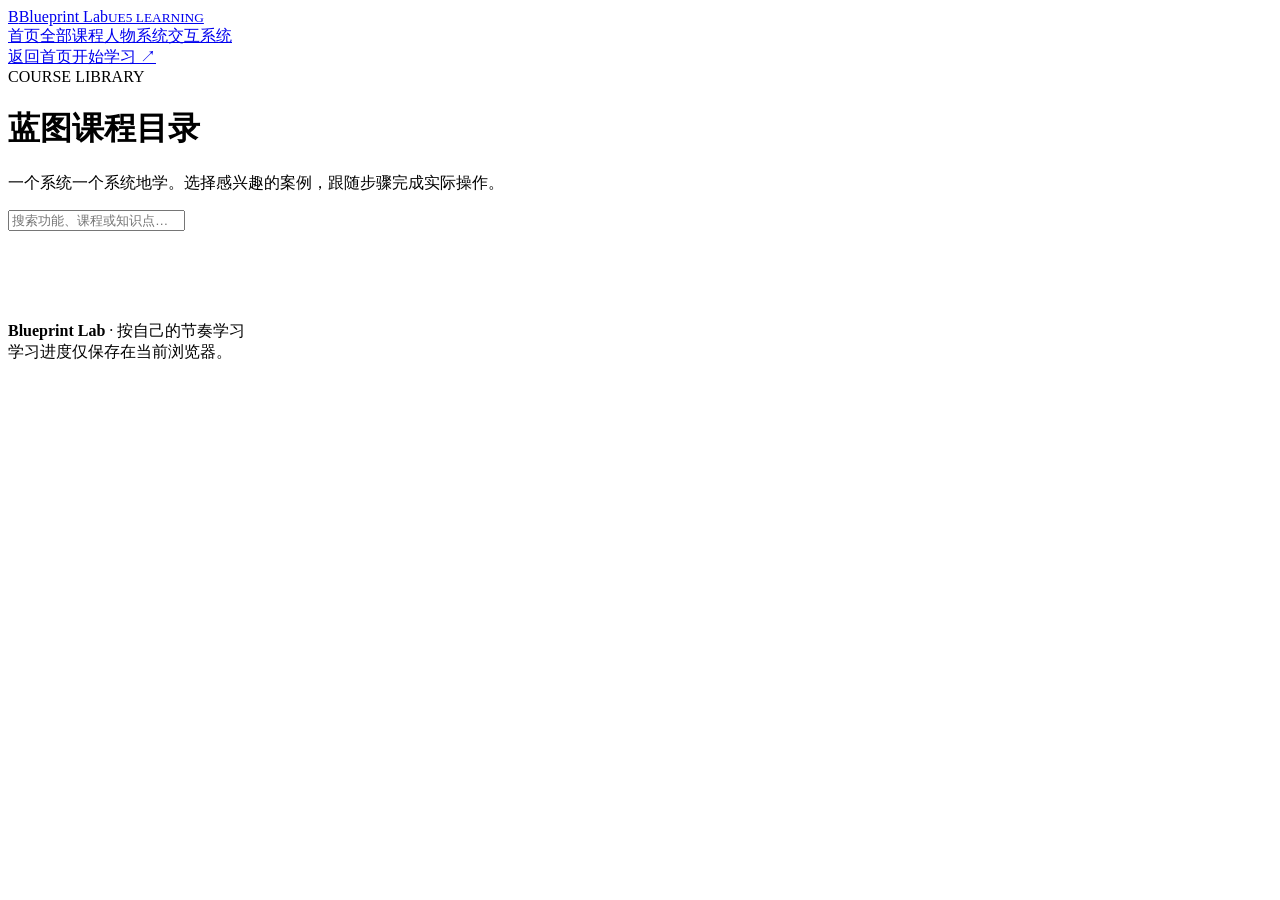
==== courses.html @ c19cefcd "Add files via upload" ====
<!doctype html><html lang="zh-CN"><head><meta charset="utf-8"><meta name="viewport" content="width=device-width,initial-scale=1"><meta name="theme-color" content="#0b0d11"><meta name="description" content="从基础到人物、交互和 UI，选择 UE5 Blueprint Lab 的蓝图课程。"><title>课程目录 — UE5 Blueprint Lab</title><link rel="icon" href="favicon.svg" type="image/svg+xml"><link rel="stylesheet" href="style.css"></head><body data-page="courses">
<header class="site-header"><nav class="wrap nav" aria-label="主导航"><a class="brand" href="index.html"><span class="brand-logo">B</span><span>Blueprint Lab</span><small>UE5 LEARNING</small></a><div class="nav-links"><a href="index.html">首页</a><a class="active" href="courses.html">全部课程</a><a href="courses.html?module=人物系统">人物系统</a><a href="courses.html?module=交互系统">交互系统</a></div><a class="nav-mobile" href="index.html">返回首页</a><a class="nav-action" href="lesson.html?id=first-blueprint">开始学习 ↗</a></nav></header>
<main class="wrap"><div class="page-top"><div class="page-heading"><div class="kicker">COURSE LIBRARY</div><h1>蓝图课程目录</h1><p>一个系统一个系统地学。选择感兴趣的案例，跟随步骤完成实际操作。</p></div><div class="course-controls"><label for="course-search" style="position:absolute;clip-path:inset(50%);width:1px;height:1px">搜索课程</label><input id="course-search" class="search" type="search" placeholder="搜索功能、课程或知识点…" autocomplete="off"><div class="filters" id="course-filters" aria-label="课程分类"></div></div><div class="count-note" id="course-count"></div></div><div class="course-grid" id="course-results"></div><div style="height:90px"></div></main>
<footer class="site-footer"><div class="wrap footer-inner"><div><strong>Blueprint Lab</strong> · 按自己的节奏学习</div><div>学习进度仅保存在当前浏览器。</div></div></footer><script src="data.js" defer></script><script src="app.js" defer></script></body></html>
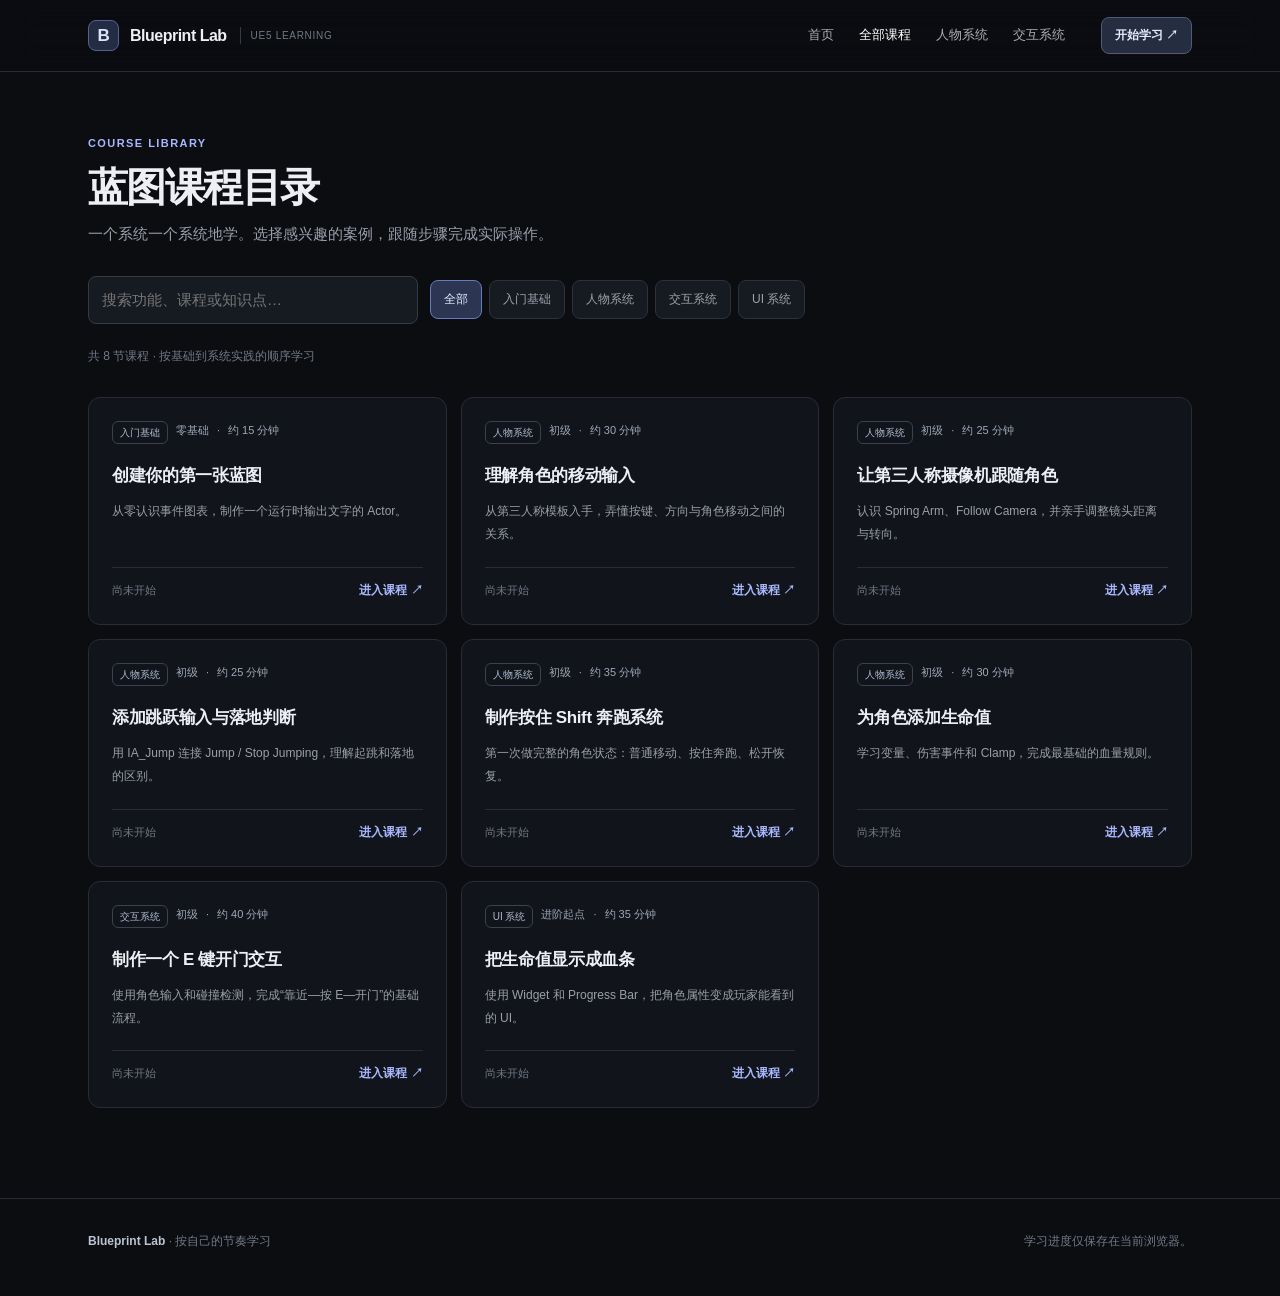
==== commit 7eb42b31: "feat: release Blueprint Lab v0.2 interactive lessons and restore website assets" ====
--- a/courses.html
+++ b/courses.html
@@ -1,4 +1,4 @@
-<!doctype html><html lang="zh-CN"><head><meta charset="utf-8"><meta name="viewport" content="width=device-width,initial-scale=1"><meta name="theme-color" content="#0b0d11"><meta name="description" content="从基础到人物、交互和 UI，选择 UE5 Blueprint Lab 的蓝图课程。"><title>课程目录 — UE5 Blueprint Lab</title><link rel="icon" href="favicon.svg" type="image/svg+xml"><link rel="stylesheet" href="style.css"></head><body data-page="courses">
+<!doctype html><html lang="zh-CN"><head><meta charset="utf-8"><meta name="viewport" content="width=device-width,initial-scale=1"><meta name="theme-color" content="#0b0d11"><meta name="description" content="从基础到人物、交互和 UI，选择 UE5 Blueprint Lab 的蓝图课程。"><title>课程目录 — UE5 Blueprint Lab</title><link rel="icon" href="favicon.svg" type="image/svg+xml"><link rel="stylesheet" href="style.css?v=2"></head><body data-page="courses">
 <header class="site-header"><nav class="wrap nav" aria-label="主导航"><a class="brand" href="index.html"><span class="brand-logo">B</span><span>Blueprint Lab</span><small>UE5 LEARNING</small></a><div class="nav-links"><a href="index.html">首页</a><a class="active" href="courses.html">全部课程</a><a href="courses.html?module=人物系统">人物系统</a><a href="courses.html?module=交互系统">交互系统</a></div><a class="nav-mobile" href="index.html">返回首页</a><a class="nav-action" href="lesson.html?id=first-blueprint">开始学习 ↗</a></nav></header>
 <main class="wrap"><div class="page-top"><div class="page-heading"><div class="kicker">COURSE LIBRARY</div><h1>蓝图课程目录</h1><p>一个系统一个系统地学。选择感兴趣的案例，跟随步骤完成实际操作。</p></div><div class="course-controls"><label for="course-search" style="position:absolute;clip-path:inset(50%);width:1px;height:1px">搜索课程</label><input id="course-search" class="search" type="search" placeholder="搜索功能、课程或知识点…" autocomplete="off"><div class="filters" id="course-filters" aria-label="课程分类"></div></div><div class="count-note" id="course-count"></div></div><div class="course-grid" id="course-results"></div><div style="height:90px"></div></main>
-<footer class="site-footer"><div class="wrap footer-inner"><div><strong>Blueprint Lab</strong> · 按自己的节奏学习</div><div>学习进度仅保存在当前浏览器。</div></div></footer><script src="data.js" defer></script><script src="app.js" defer></script></body></html>
+<footer class="site-footer"><div class="wrap footer-inner"><div><strong>Blueprint Lab</strong> · 按自己的节奏学习</div><div>学习进度仅保存在当前浏览器。</div></div></footer><script src="data.js?v=2" defer></script><script src="app.js?v=2" defer></script></body></html>
--- a/style.css
+++ b/style.css
@@ -0,0 +1,56 @@
+:root{color-scheme:dark;--bg:#0b0d11;--panel:#11141a;--panel-2:#151923;--panel-3:#1b202a;--line:#272c35;--line2:#343b46;--text:#edeff4;--muted:#9a9faa;--dim:#717986;--accent:#a8b8ff;--accent2:#7f97fc;--green:#9cdec0;--round:12px;--width:1160px;--shadow:0 20px 60px rgba(0,0,0,.20)}
+*{box-sizing:border-box}html{scroll-behavior:smooth}body{margin:0;background:var(--bg);color:var(--text);font:15px/1.75 -apple-system,BlinkMacSystemFont,"Segoe UI",Roboto,"PingFang SC","Microsoft YaHei",sans-serif;-webkit-font-smoothing:antialiased}a{color:inherit;text-decoration:none}button,input{font:inherit}button{cursor:pointer}::selection{background:#35436e;color:#fff}.wrap{max-width:var(--width);margin:0 auto;padding:0 28px}
+.site-header{height:72px;position:sticky;top:0;z-index:50;background:rgba(11,13,17,.92);backdrop-filter:blur(16px);border-bottom:1px solid var(--line)}.nav{height:100%;display:flex;align-items:center;gap:36px}.brand{display:flex;align-items:center;gap:11px;font-weight:720;letter-spacing:-.5px;font-size:16px;white-space:nowrap}.brand-logo{width:31px;height:31px;border:1px solid #53638e;border-radius:8px;background:#232c43;display:grid;place-items:center;color:#dce3ff;font-weight:800;font-size:17px}.brand small{font-weight:500;letter-spacing:.07em;color:var(--dim);font-size:10px;border-left:1px solid var(--line2);padding-left:10px;margin-left:2px}.nav-links{display:flex;align-items:center;gap:25px;margin-left:auto}.nav-links a{font-size:13px;color:#a9adb6;transition:color .15s}.nav-links a:hover,.nav-links a.active{color:white}.nav-action{border:1px solid #515b76;background:#252d40;color:#e5eaff;border-radius:8px;padding:7px 13px;font-size:12px;font-weight:620;white-space:nowrap}.nav-action:hover{background:#313d59}.nav-mobile{display:none}
+.kicker{font-weight:680;color:var(--accent);letter-spacing:.13em;text-transform:uppercase;font-size:11px}.hero{padding:110px 0 76px;position:relative;overflow:hidden}.hero:before{content:"";position:absolute;left:50%;top:26px;width:740px;height:440px;transform:translateX(-50%);background:radial-gradient(ellipse,rgba(71,84,127,.12),transparent 67%);pointer-events:none}.hero-grid{position:relative;display:grid;grid-template-columns:1fr .91fr;gap:68px;align-items:center}.hero h1{font-size:clamp(40px,5.2vw,66px);line-height:1.17;letter-spacing:-.055em;margin:22px 0 23px;font-weight:740}.hero h1 span{color:var(--accent)}.lead{font-size:17px;color:#a8adb6;line-height:1.95;max-width:540px;margin:0}.hero-actions{display:flex;gap:12px;margin-top:34px;flex-wrap:wrap}.btn{display:inline-flex;gap:10px;align-items:center;justify-content:center;border-radius:9px;padding:10px 17px;font-size:13px;font-weight:680;transition:background .2s,border-color .2s,transform .2s}.btn:hover{transform:translateY(-1px)}.btn-primary{background:#bac6ff;color:#171d31;border:1px solid #bac6ff}.btn-primary:hover{background:#d0d7ff}.btn-secondary{background:#181c23;color:var(--text);border:1px solid var(--line2)}.btn-secondary:hover{background:#222833}.hero-metrics{display:flex;gap:28px;margin-top:45px;flex-wrap:wrap}.hero-metrics div{display:flex;flex-direction:column;gap:2px}.hero-metrics strong{font-size:22px;font-weight:700;letter-spacing:-.02em}.hero-metrics span{color:var(--dim);font-size:11px}
+.mock-window{border:1px solid #414858;border-radius:13px;background:#11151d;box-shadow:var(--shadow);overflow:hidden;min-width:0;transform:rotate(-1.5deg)}.mock-title{height:44px;display:flex;align-items:center;gap:8px;border-bottom:1px solid #2d3541;padding:0 15px;color:#9ba6ba;font-size:11px}.dots{display:flex;gap:6px;margin-right:8px}.dots i{width:7px;height:7px;background:#4c5360;border-radius:50%}.mock-pad{padding:22px}.mock-info{display:flex;justify-content:space-between;gap:8px;margin-bottom:15px;font-size:11px;color:var(--muted)}.mock-info b{font-size:12px;color:#eceffd}.mock-graph{display:flex;align-items:center;gap:9px;overflow:auto;padding:15px 0 18px}.mock-node{min-width:118px;background:#1c2230;border:1px solid #434e63;border-radius:8px;overflow:hidden;font-size:11px;box-shadow:0 8px 16px #0003}.mock-node b{display:block;background:#394960;padding:7px 9px;font-size:11px;color:#e1eaff}.mock-node:nth-of-type(3) b{background:#51476c}.mock-node small{display:block;padding:15px 10px;color:#b9c4d4;font-size:10px}.mock-edge{min-width:21px;height:1px;background:#93a4cb;position:relative}.mock-edge:after{content:"";height:6px;width:6px;position:absolute;right:-1px;top:-3px;background:#a5bcfa;border-radius:50%}.mock-terminal{display:flex;align-items:center;justify-content:space-between;border-top:1px solid #2a303b;padding-top:12px;color:var(--dim);font-size:11px}.mock-terminal span{color:var(--green)}
+.section{padding:76px 0;border-top:1px solid #20242c}.section-heading{display:flex;justify-content:space-between;gap:20px;align-items:flex-end;margin-bottom:28px}.section-heading h2,.page-heading h1{margin:9px 0 8px;font-size:31px;letter-spacing:-.04em;line-height:1.28}.section-heading p,.page-heading p{color:var(--muted);margin:0;max-width:600px}.text-link{font-size:13px;color:var(--accent);white-space:nowrap}.text-link:hover{text-decoration:underline}.feature-grid{display:grid;grid-template-columns:repeat(3,1fr);gap:14px}.feature{background:#101318;border:1px solid var(--line);padding:26px;border-radius:var(--round)}.feature-index{font-family:ui-monospace,monospace;color:var(--accent);font-size:12px;margin-bottom:22px;display:block}.feature h3{font-size:17px;margin:0 0 6px;letter-spacing:-.02em}.feature p{color:var(--muted);font-size:13px;margin:0;line-height:1.8}.course-grid{display:grid;grid-template-columns:repeat(3,minmax(0,1fr));gap:14px}.course-card{display:flex;flex-direction:column;min-height:222px;border:1px solid var(--line);background:#11141a;border-radius:var(--round);padding:23px;transition:border-color .18s,background .18s,transform .18s}.course-card:hover{background:#161b24;border-color:#63718e;transform:translateY(-2px)}.card-meta{display:flex;flex-wrap:wrap;gap:8px;color:#9fa8b8;font-size:11px;margin-bottom:17px}.pill{display:inline-flex;border:1px solid #394251;border-radius:6px;padding:2px 7px;color:#aebad2;font-size:10px}.course-card h3{margin:0 0 9px;font-size:17px;letter-spacing:-.02em}.course-card p{color:var(--muted);font-size:12px;line-height:1.9;margin:0;flex:1}.course-bottom{display:flex;justify-content:space-between;align-items:center;border-top:1px solid var(--line);margin-top:21px;padding-top:12px;font-size:11px;color:var(--dim)}.course-bottom strong{font-size:12px;color:var(--accent);font-weight:600}.strip{display:flex;justify-content:space-between;gap:20px;align-items:center;padding:28px 32px;background:#151a23;border:1px solid #2c3648;border-radius:12px}.strip h2{margin:0 0 5px;font-size:21px}.strip p{margin:0;color:var(--muted);font-size:13px}.site-footer{border-top:1px solid var(--line);padding:32px 0 44px;color:var(--dim);font-size:12px}.footer-inner{display:flex;gap:16px;justify-content:space-between;align-items:center}.footer-inner strong{color:#bbc4d2}
+.page-top{padding:62px 0 30px}.page-heading h1{font-size:40px}.count-note{font-size:12px;color:var(--dim)}.course-controls{margin:28px 0 22px;display:flex;gap:12px;align-items:center;flex-wrap:wrap}.search{width:330px;max-width:100%;border-radius:8px;background:#161a21;color:var(--text);border:1px solid var(--line2);padding:10px 13px;outline:none}.search:focus{border-color:#7c8aaf}.filters{display:flex;gap:7px;flex-wrap:wrap}.filter{background:#161a21;color:#9ca3ae;border:1px solid #2c313b;border-radius:8px;padding:8px 13px;font-size:12px}.filter.active{background:#2c3652;border-color:#667cbb;color:#e4ebff}.empty-state{padding:50px 10px;text-align:center;color:var(--muted);border:1px dashed var(--line2);border-radius:12px}
+.lesson-layout{display:grid;grid-template-columns:230px minmax(0,1fr);gap:35px;align-items:start;padding:40px 0 90px}.lesson-sidebar{border:1px solid var(--line);background:#11141a;border-radius:11px;padding:17px;position:sticky;top:96px}.lesson-sidebar h2{font-size:11px;text-transform:uppercase;letter-spacing:.1em;color:var(--dim);margin:4px 6px 14px}.sidebar-link{display:block;border-radius:7px;padding:11px 12px;color:#a1a8b5;font-size:12px;line-height:1.5;margin:2px 0}.sidebar-link:hover{background:#1d222d;color:#fff}.sidebar-link.active{background:#27314b;color:#dfe7ff}.sidebar-link small{display:block;color:#778395;font-size:10px;margin-bottom:3px}.sidebar-stat{border-top:1px solid var(--line);margin-top:14px;padding:17px 6px 1px;font-size:11px;color:var(--muted)}.progress-bar{height:5px;border-radius:8px;background:#2b303b;overflow:hidden;margin-top:10px}.progress-fill{background:#afc1ff;height:100%;border-radius:8px;transition:width .25s}
+.crumbs{font-size:11px;color:var(--dim);margin-bottom:22px}.crumbs a{color:#a5acc0}.crumbs span{margin:0 10px}.lesson-head{border-bottom:1px solid var(--line);padding-bottom:28px}.lesson-head h1{font-size:clamp(28px,4.5vw,42px);line-height:1.25;letter-spacing:-.045em;margin:12px 0}.lesson-head>p{max-width:670px;color:var(--muted);margin:0;font-size:15px}.lesson-meta{display:flex;gap:13px;align-items:center;flex-wrap:wrap;color:var(--dim);font-size:11px;margin-top:20px}.lesson-block{margin-top:38px}.lesson-block h2{font-size:22px;letter-spacing:-.03em;margin:0 0 14px}.lesson-block h3{font-size:15px;margin:0 0 6px}.lesson-block p{color:var(--muted);margin:0}.note{padding:17px 20px;border:1px solid #3a4354;background:#171c26;border-radius:10px;color:#bfc8d9;font-size:13px;line-height:1.85}.note strong{color:#e7eeff}.logic-canvas{background:#0f1219;border:1px solid #333a49;border-radius:11px;padding:18px;overflow-x:auto}.logic-top{display:flex;justify-content:space-between;gap:10px;font-size:11px;color:#8994a5;border-bottom:1px solid #292f3b;padding-bottom:12px;margin-bottom:18px}.logic-flow{display:flex;align-items:center;min-width:max-content;gap:14px;padding:10px 6px 21px}.logic-node{width:160px;align-self:stretch;flex-shrink:0;background:#1b222d;border:1px solid #4a576e;border-radius:8px;overflow:hidden}.logic-node-head{background:#344461;padding:7px 10px;color:#e4edff;font-size:10px;font-weight:700}.logic-node:nth-of-type(3n) .logic-node-head{background:#524569}.logic-node strong{display:block;font-size:12px;padding:11px 10px 0;line-height:1.5}.logic-node p{font-size:10px;padding:3px 10px 12px;color:#a9b6c8;line-height:1.6}.logic-line{width:30px;height:2px;background:#8399bf;position:relative;flex-shrink:0}.logic-line:after{content:'›';position:absolute;right:-4px;top:-14px;font-size:20px;color:#a7b9e1}.canvas-foot{font-size:11px;color:#7f8998;margin-top:7px}.step-list{display:grid;gap:11px}.lesson-step{display:flex;align-items:flex-start;gap:15px;background:#12161d;border:1px solid var(--line);border-radius:11px;padding:20px}.step-check{appearance:none;flex:0 0 auto;width:22px;height:22px;border:1px solid #69748a;border-radius:6px;background:#191f2a;margin:2px 0 0;cursor:pointer;position:relative}.step-check:checked{background:#9db3ff;border-color:#9db3ff}.step-check:checked:after{content:'✓';position:absolute;left:4px;top:-4px;color:#142038;font-weight:800;font-size:19px}.step-copy h3{font-size:15px;margin:0 0 7px}.step-copy p{font-size:13px;line-height:1.9;color:#b1b7c3}.step-copy aside{font-size:12px;margin-top:10px;color:#95a9c5}.lesson-step.done{border-color:#344a47}.lesson-step.done .step-copy h3{color:#a6d8c7}.parameter-table{width:100%;border-collapse:collapse;font-size:12px}.parameter-table th{text-align:left;color:#aab6cc;background:#19202a;font-weight:600}.parameter-table th,.parameter-table td{padding:12px 14px;border:1px solid #323845}.parameter-table td{color:#b3bac5}.parameter-table td:first-child{color:#e0e6f2;font-family:ui-monospace,SFMono-Regular,Consolas,monospace;font-size:11px}.faq-item{border-bottom:1px solid var(--line);padding:15px 0}.faq-item strong{display:block;font-size:13px;margin-bottom:4px}.faq-item p{font-size:12px;color:var(--muted);line-height:1.85}.completion{margin-top:40px;background:#171d27;border:1px solid #3c4760;padding:22px;border-radius:11px;display:flex;gap:20px;align-items:center;justify-content:space-between}.completion h3{font-size:16px;margin:0 0 5px}.completion p{color:var(--muted);font-size:12px;margin:0}.completion.done{border-color:#4d7b69;background:#15221f}.completion .btn{flex-shrink:0}.noscript{padding:24px;text-align:center;background:#1f232a;color:#fff}
+@media(max-width:950px){.hero-grid{grid-template-columns:1fr;gap:45px}.hero{padding-top:72px}.mock-window{max-width:620px;transform:none}.course-grid{grid-template-columns:repeat(2,minmax(0,1fr))}.lesson-layout{grid-template-columns:190px minmax(0,1fr);gap:23px}}@media(max-width:680px){.wrap{padding:0 18px}.site-header{height:62px}.nav{gap:12px}.brand{font-size:14px}.brand small{display:none}.nav-links{display:none}.nav-action{margin-left:auto;padding:7px 10px}.nav-mobile{display:inline-flex;align-items:center;padding:3px 4px;color:#b2bdce;font-size:12px}.hero{padding:61px 0 60px}.hero h1{font-size:41px}.lead{font-size:14px}.hero-metrics{gap:23px;margin-top:30px}.mock-pad{padding:12px}.mock-node{min-width:100px}.mock-info{align-items:start}.section{padding:52px 0}.section-heading{align-items:start}.section-heading h2{font-size:26px}.feature-grid,.course-grid{grid-template-columns:1fr}.feature{padding:21px}.course-card{min-height:185px}.strip{align-items:stretch;flex-direction:column;padding:24px}.footer-inner{align-items:start;flex-direction:column}.page-top{padding-top:40px}.page-heading h1{font-size:32px}.search{width:100%}.course-controls{margin-top:23px}.lesson-layout{grid-template-columns:1fr;gap:25px;padding-top:23px}.lesson-sidebar{position:static}.lesson-sidebar .sidebar-list{display:flex;overflow:auto;gap:4px;scrollbar-width:thin}.sidebar-link{min-width:150px}.lesson-head h1{font-size:32px}.lesson-step{padding:15px;gap:12px}.logic-node{width:148px}.completion{align-items:stretch;flex-direction:column}.lesson-block{margin-top:30px}}
+
+/* v0.2: mobile-first learning widgets and continue-learning module */
+.home-continue{border:1px solid var(--line2);border-radius:12px;padding:24px 28px!important;margin-bottom:40px!important;background:#141922;display:flex;align-items:center;gap:24px;justify-content:space-between}
+.home-continue h2{font-size:21px;letter-spacing:-.035em;margin:6px 0}
+.home-continue p{font-size:13px;color:var(--muted);margin:0;max-width:640px}
+.home-continue .btn{flex:0 1 auto;text-align:center}
+.lab-widget{margin-top:14px;background:#10151e;border:1px solid #3a465a;border-radius:12px;padding:22px;color:var(--text)}
+.lab-status{display:flex;flex-direction:column;gap:8px;padding:10px 0 18px}
+.lab-status span{color:var(--muted);font:12px/1.6 ui-monospace,SFMono-Regular,Consolas,monospace}
+.lab-status strong{font:700 clamp(18px,3vw,25px)/1.3 ui-monospace,SFMono-Regular,Consolas,monospace;letter-spacing:-.025em;color:#e4ebff;overflow-wrap:anywhere}
+.lab-controls{display:flex;align-items:center;flex-wrap:wrap;gap:9px;margin:7px 0}
+.lab-btn{border:1px solid #465167;background:#1b2533;color:#e9efff;border-radius:8px;min-height:43px;padding:10px 15px;font-size:13px;font-weight:650;touch-action:manipulation}
+.lab-btn:hover,.lab-btn:focus-visible{background:#2a3950;border-color:#8ea7d8}
+.lab-btn.lab-primary{background:#c3cefc;color:#162037;border-color:#c3cefc}
+.lab-btn.lab-primary:hover{background:#d6deff}
+.lab-widget .lab-disclaimer{font-size:11px;color:#7f8eaa;border-top:1px solid var(--line);margin:20px 0 0;padding-top:13px;line-height:1.75}
+.lab-widget .lab-detail{font-size:12px;color:#a9bad0;line-height:1.75;margin-top:12px}
+.lab-pad{display:grid;grid-template-columns:repeat(3,94px);gap:6px;justify-content:center;max-width:310px;margin:6px auto 12px}
+.lab-pad .lab-btn{padding:8px 4px}
+.lab-meter{width:100%;height:15px;border-radius:6px;border:1px solid #4c5368;background:#28313e;overflow:hidden;margin:4px 0 21px}
+.lab-meter>div{height:100%;background:#95b3e8;transition:width .15s}
+.lab-range-label{display:flex;justify-content:space-between;align-items:center;gap:10px;color:#acbbcf;font-size:13px;padding-bottom:8px}
+.lab-range-label strong{color:#edf1ff;font:700 13px ui-monospace,monospace}
+.lab-widget input[type="range"]{display:block;width:100%;accent-color:#b4c4fa;min-height:36px;margin:5px 0 14px}
+.camera-track{display:flex;align-items:center;justify-content:center;min-height:90px;overflow:auto;gap:0;padding:12px 0;color:#cdd8ee;font-size:12px}
+.camera-avatar,.camera-eye{white-space:nowrap;border-radius:8px;border:1px solid #56617a;background:#253247;padding:8px 12px}
+.camera-eye{background:#293450}
+.camera-arm{width:70px;max-width:100px;height:2px;background:#9db8ea;position:relative;transition:width .15s}
+.camera-arm:after{position:absolute;right:0;top:-4px;content:'';width:8px;height:8px;border-radius:50%;background:#acc7ff}
+.quiz-widget{border:1px solid var(--line);border-radius:11px;padding:22px;background:#12161e}
+.quiz-question{font-size:14px;color:#e2e7f1!important;font-weight:650;margin-bottom:17px!important}
+.quiz-options{display:grid;gap:9px}
+.quiz-option{text-align:left;border:1px solid #353f4f;background:#1a2029;color:#d7dfeb;border-radius:8px;padding:12px 13px;font-size:13px;min-height:44px}
+.quiz-option:hover,.quiz-option:focus-visible{border-color:#8a9ec1;background:#242e40}
+.quiz-option.correct{background:#1c3530;border-color:#649c88;color:#b8eddb}
+.quiz-option.incorrect{background:#3b282c;border-color:#9f676f;color:#ffcdcb}
+.quiz-feedback{font-size:12px!important;color:#b4c0d2!important;margin-top:15px!important;line-height:1.85}
+@media(max-width:680px){
+  .home-continue{margin:0 18px 30px!important;padding:21px!important;display:flex;flex-direction:column;align-items:stretch;gap:16px}
+  .home-continue .btn{width:100%;white-space:normal}
+  .lab-widget,.quiz-widget{padding:15px}
+  .lab-controls{align-items:stretch}
+  .lab-controls .lab-btn{flex:1 1 130px}
+  .lab-status strong{font-size:19px}
+  .lab-pad{grid-template-columns:repeat(3,minmax(0,94px))}
+}
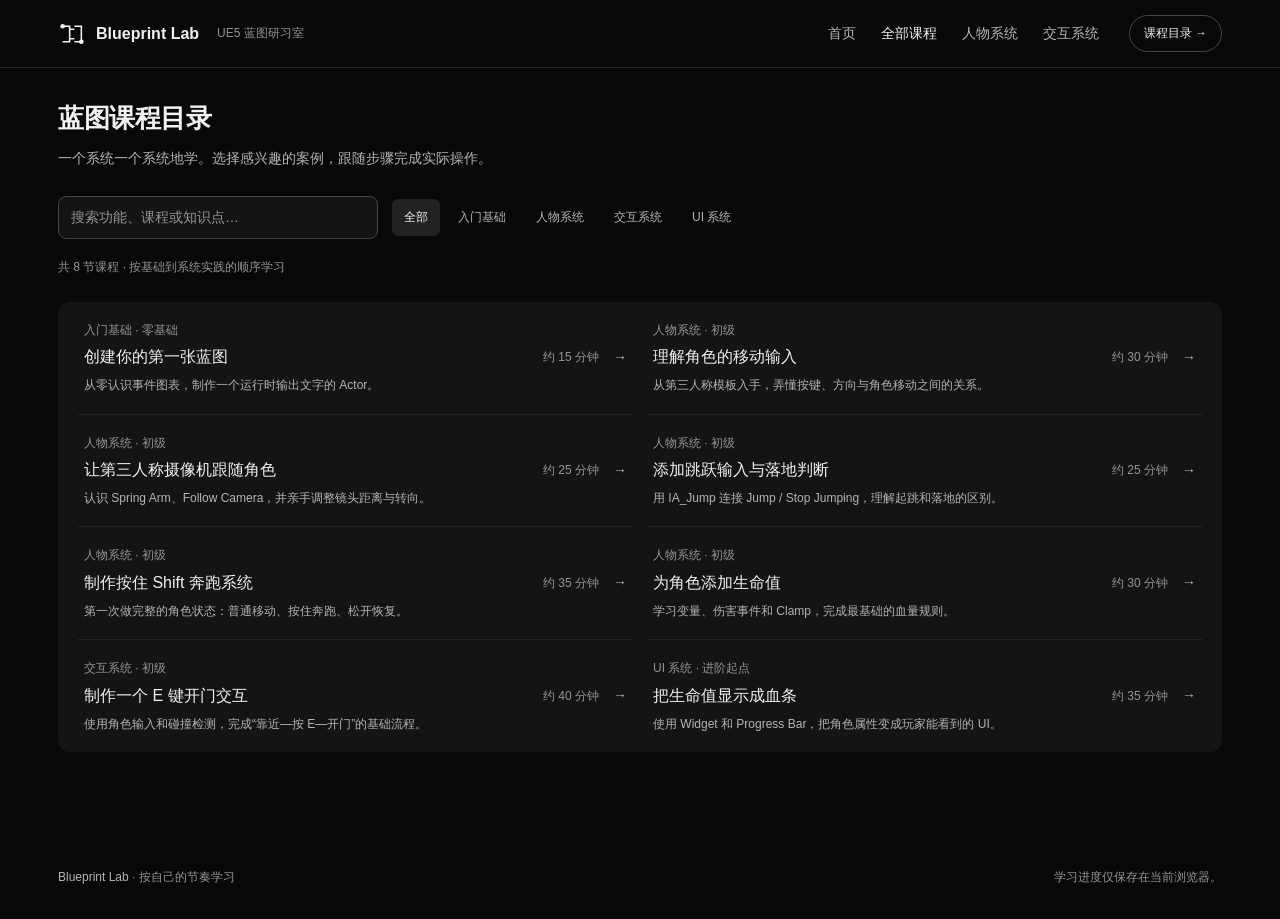
==== commit c782b075: "Restyle Blueprint Lab as a focused learning workspace Replace the promotional hero and decorative tr" ====
--- a/courses.html
+++ b/courses.html
@@ -1,4 +1,5 @@
-<!doctype html><html lang="zh-CN"><head><meta charset="utf-8"><meta name="viewport" content="width=device-width,initial-scale=1"><meta name="theme-color" content="#0b0d11"><meta name="description" content="从基础到人物、交互和 UI，选择 UE5 Blueprint Lab 的蓝图课程。"><title>课程目录 — UE5 Blueprint Lab</title><link rel="icon" href="favicon.svg" type="image/svg+xml"><link rel="stylesheet" href="style.css?v=2"></head><body data-page="courses">
-<header class="site-header"><nav class="wrap nav" aria-label="主导航"><a class="brand" href="index.html"><span class="brand-logo">B</span><span>Blueprint Lab</span><small>UE5 LEARNING</small></a><div class="nav-links"><a href="index.html">首页</a><a class="active" href="courses.html">全部课程</a><a href="courses.html?module=人物系统">人物系统</a><a href="courses.html?module=交互系统">交互系统</a></div><a class="nav-mobile" href="index.html">返回首页</a><a class="nav-action" href="lesson.html?id=first-blueprint">开始学习 ↗</a></nav></header>
-<main class="wrap"><div class="page-top"><div class="page-heading"><div class="kicker">COURSE LIBRARY</div><h1>蓝图课程目录</h1><p>一个系统一个系统地学。选择感兴趣的案例，跟随步骤完成实际操作。</p></div><div class="course-controls"><label for="course-search" style="position:absolute;clip-path:inset(50%);width:1px;height:1px">搜索课程</label><input id="course-search" class="search" type="search" placeholder="搜索功能、课程或知识点…" autocomplete="off"><div class="filters" id="course-filters" aria-label="课程分类"></div></div><div class="count-note" id="course-count"></div></div><div class="course-grid" id="course-results"></div><div style="height:90px"></div></main>
-<footer class="site-footer"><div class="wrap footer-inner"><div><strong>Blueprint Lab</strong> · 按自己的节奏学习</div><div>学习进度仅保存在当前浏览器。</div></div></footer><script src="data.js?v=2" defer></script><script src="app.js?v=2" defer></script></body></html>
+<!doctype html><html lang="zh-CN"><head><meta charset="utf-8"><meta name="viewport" content="width=device-width,initial-scale=1"><meta name="theme-color" content="#080808"><meta name="description" content="从基础到人物、交互和 UI，选择 UE5 Blueprint Lab 的蓝图课程。"><title>课程目录 — UE5 Blueprint Lab</title><link rel="icon" href="favicon.svg" type="image/svg+xml"><link rel="stylesheet" href="style.css?v=2.2"></head><body data-page="courses">
+<header class="site-header"><nav class="wrap nav" aria-label="主导航"><a class="brand" href="index.html"><svg class="brand-logo" viewBox="0 0 36 36" fill="none" aria-hidden="true"><path d="M6 8h9v20H6M21 8h9v20h-9M15 12h6m-6 12h6" stroke="currentColor" stroke-width="2"/><circle cx="6" cy="8" r="3" fill="currentColor"/><circle cx="30" cy="28" r="3" fill="currentColor"/></svg><span>Blueprint Lab</span><small>UE5 蓝图研习室</small></a><div class="nav-links"><a href="index.html">首页</a><a class="active" href="courses.html">全部课程</a><a href="courses.html?module=人物系统">人物系统</a><a href="courses.html?module=交互系统">交互系统</a></div><a class="nav-mobile" href="index.html">返回首页</a><a class="nav-action" href="courses.html">课程目录 →</a></nav></header>
+<main class="wrap"><div class="page-top"><div class="page-heading"><h1>蓝图课程目录</h1><p>一个系统一个系统地学。选择感兴趣的案例，跟随步骤完成实际操作。</p></div><div class="course-controls"><label for="course-search" style="position:absolute;clip-path:inset(50%);width:1px;height:1px">搜索课程</label><input id="course-search" class="search" type="search" placeholder="搜索功能、课程或知识点…" autocomplete="off"><div class="filters" id="course-filters" aria-label="课程分类"></div></div><div class="count-note" id="course-count"></div></div><div class="course-grid" id="course-results"></div><div style="height:90px"></div></main>
+<footer class="site-footer"><div class="wrap footer-inner"><div><strong>Blueprint Lab</strong> · 按自己的节奏学习</div><div>学习进度仅保存在当前浏览器。</div></div></footer><script src="data.js?v=2" defer></script><script src="app.js?v=2.2" defer></script></body></html>
+
--- a/style.css
+++ b/style.css
@@ -1,56 +1,197 @@
-:root{color-scheme:dark;--bg:#0b0d11;--panel:#11141a;--panel-2:#151923;--panel-3:#1b202a;--line:#272c35;--line2:#343b46;--text:#edeff4;--muted:#9a9faa;--dim:#717986;--accent:#a8b8ff;--accent2:#7f97fc;--green:#9cdec0;--round:12px;--width:1160px;--shadow:0 20px 60px rgba(0,0,0,.20)}
-*{box-sizing:border-box}html{scroll-behavior:smooth}body{margin:0;background:var(--bg);color:var(--text);font:15px/1.75 -apple-system,BlinkMacSystemFont,"Segoe UI",Roboto,"PingFang SC","Microsoft YaHei",sans-serif;-webkit-font-smoothing:antialiased}a{color:inherit;text-decoration:none}button,input{font:inherit}button{cursor:pointer}::selection{background:#35436e;color:#fff}.wrap{max-width:var(--width);margin:0 auto;padding:0 28px}
-.site-header{height:72px;position:sticky;top:0;z-index:50;background:rgba(11,13,17,.92);backdrop-filter:blur(16px);border-bottom:1px solid var(--line)}.nav{height:100%;display:flex;align-items:center;gap:36px}.brand{display:flex;align-items:center;gap:11px;font-weight:720;letter-spacing:-.5px;font-size:16px;white-space:nowrap}.brand-logo{width:31px;height:31px;border:1px solid #53638e;border-radius:8px;background:#232c43;display:grid;place-items:center;color:#dce3ff;font-weight:800;font-size:17px}.brand small{font-weight:500;letter-spacing:.07em;color:var(--dim);font-size:10px;border-left:1px solid var(--line2);padding-left:10px;margin-left:2px}.nav-links{display:flex;align-items:center;gap:25px;margin-left:auto}.nav-links a{font-size:13px;color:#a9adb6;transition:color .15s}.nav-links a:hover,.nav-links a.active{color:white}.nav-action{border:1px solid #515b76;background:#252d40;color:#e5eaff;border-radius:8px;padding:7px 13px;font-size:12px;font-weight:620;white-space:nowrap}.nav-action:hover{background:#313d59}.nav-mobile{display:none}
-.kicker{font-weight:680;color:var(--accent);letter-spacing:.13em;text-transform:uppercase;font-size:11px}.hero{padding:110px 0 76px;position:relative;overflow:hidden}.hero:before{content:"";position:absolute;left:50%;top:26px;width:740px;height:440px;transform:translateX(-50%);background:radial-gradient(ellipse,rgba(71,84,127,.12),transparent 67%);pointer-events:none}.hero-grid{position:relative;display:grid;grid-template-columns:1fr .91fr;gap:68px;align-items:center}.hero h1{font-size:clamp(40px,5.2vw,66px);line-height:1.17;letter-spacing:-.055em;margin:22px 0 23px;font-weight:740}.hero h1 span{color:var(--accent)}.lead{font-size:17px;color:#a8adb6;line-height:1.95;max-width:540px;margin:0}.hero-actions{display:flex;gap:12px;margin-top:34px;flex-wrap:wrap}.btn{display:inline-flex;gap:10px;align-items:center;justify-content:center;border-radius:9px;padding:10px 17px;font-size:13px;font-weight:680;transition:background .2s,border-color .2s,transform .2s}.btn:hover{transform:translateY(-1px)}.btn-primary{background:#bac6ff;color:#171d31;border:1px solid #bac6ff}.btn-primary:hover{background:#d0d7ff}.btn-secondary{background:#181c23;color:var(--text);border:1px solid var(--line2)}.btn-secondary:hover{background:#222833}.hero-metrics{display:flex;gap:28px;margin-top:45px;flex-wrap:wrap}.hero-metrics div{display:flex;flex-direction:column;gap:2px}.hero-metrics strong{font-size:22px;font-weight:700;letter-spacing:-.02em}.hero-metrics span{color:var(--dim);font-size:11px}
-.mock-window{border:1px solid #414858;border-radius:13px;background:#11151d;box-shadow:var(--shadow);overflow:hidden;min-width:0;transform:rotate(-1.5deg)}.mock-title{height:44px;display:flex;align-items:center;gap:8px;border-bottom:1px solid #2d3541;padding:0 15px;color:#9ba6ba;font-size:11px}.dots{display:flex;gap:6px;margin-right:8px}.dots i{width:7px;height:7px;background:#4c5360;border-radius:50%}.mock-pad{padding:22px}.mock-info{display:flex;justify-content:space-between;gap:8px;margin-bottom:15px;font-size:11px;color:var(--muted)}.mock-info b{font-size:12px;color:#eceffd}.mock-graph{display:flex;align-items:center;gap:9px;overflow:auto;padding:15px 0 18px}.mock-node{min-width:118px;background:#1c2230;border:1px solid #434e63;border-radius:8px;overflow:hidden;font-size:11px;box-shadow:0 8px 16px #0003}.mock-node b{display:block;background:#394960;padding:7px 9px;font-size:11px;color:#e1eaff}.mock-node:nth-of-type(3) b{background:#51476c}.mock-node small{display:block;padding:15px 10px;color:#b9c4d4;font-size:10px}.mock-edge{min-width:21px;height:1px;background:#93a4cb;position:relative}.mock-edge:after{content:"";height:6px;width:6px;position:absolute;right:-1px;top:-3px;background:#a5bcfa;border-radius:50%}.mock-terminal{display:flex;align-items:center;justify-content:space-between;border-top:1px solid #2a303b;padding-top:12px;color:var(--dim);font-size:11px}.mock-terminal span{color:var(--green)}
-.section{padding:76px 0;border-top:1px solid #20242c}.section-heading{display:flex;justify-content:space-between;gap:20px;align-items:flex-end;margin-bottom:28px}.section-heading h2,.page-heading h1{margin:9px 0 8px;font-size:31px;letter-spacing:-.04em;line-height:1.28}.section-heading p,.page-heading p{color:var(--muted);margin:0;max-width:600px}.text-link{font-size:13px;color:var(--accent);white-space:nowrap}.text-link:hover{text-decoration:underline}.feature-grid{display:grid;grid-template-columns:repeat(3,1fr);gap:14px}.feature{background:#101318;border:1px solid var(--line);padding:26px;border-radius:var(--round)}.feature-index{font-family:ui-monospace,monospace;color:var(--accent);font-size:12px;margin-bottom:22px;display:block}.feature h3{font-size:17px;margin:0 0 6px;letter-spacing:-.02em}.feature p{color:var(--muted);font-size:13px;margin:0;line-height:1.8}.course-grid{display:grid;grid-template-columns:repeat(3,minmax(0,1fr));gap:14px}.course-card{display:flex;flex-direction:column;min-height:222px;border:1px solid var(--line);background:#11141a;border-radius:var(--round);padding:23px;transition:border-color .18s,background .18s,transform .18s}.course-card:hover{background:#161b24;border-color:#63718e;transform:translateY(-2px)}.card-meta{display:flex;flex-wrap:wrap;gap:8px;color:#9fa8b8;font-size:11px;margin-bottom:17px}.pill{display:inline-flex;border:1px solid #394251;border-radius:6px;padding:2px 7px;color:#aebad2;font-size:10px}.course-card h3{margin:0 0 9px;font-size:17px;letter-spacing:-.02em}.course-card p{color:var(--muted);font-size:12px;line-height:1.9;margin:0;flex:1}.course-bottom{display:flex;justify-content:space-between;align-items:center;border-top:1px solid var(--line);margin-top:21px;padding-top:12px;font-size:11px;color:var(--dim)}.course-bottom strong{font-size:12px;color:var(--accent);font-weight:600}.strip{display:flex;justify-content:space-between;gap:20px;align-items:center;padding:28px 32px;background:#151a23;border:1px solid #2c3648;border-radius:12px}.strip h2{margin:0 0 5px;font-size:21px}.strip p{margin:0;color:var(--muted);font-size:13px}.site-footer{border-top:1px solid var(--line);padding:32px 0 44px;color:var(--dim);font-size:12px}.footer-inner{display:flex;gap:16px;justify-content:space-between;align-items:center}.footer-inner strong{color:#bbc4d2}
-.page-top{padding:62px 0 30px}.page-heading h1{font-size:40px}.count-note{font-size:12px;color:var(--dim)}.course-controls{margin:28px 0 22px;display:flex;gap:12px;align-items:center;flex-wrap:wrap}.search{width:330px;max-width:100%;border-radius:8px;background:#161a21;color:var(--text);border:1px solid var(--line2);padding:10px 13px;outline:none}.search:focus{border-color:#7c8aaf}.filters{display:flex;gap:7px;flex-wrap:wrap}.filter{background:#161a21;color:#9ca3ae;border:1px solid #2c313b;border-radius:8px;padding:8px 13px;font-size:12px}.filter.active{background:#2c3652;border-color:#667cbb;color:#e4ebff}.empty-state{padding:50px 10px;text-align:center;color:var(--muted);border:1px dashed var(--line2);border-radius:12px}
-.lesson-layout{display:grid;grid-template-columns:230px minmax(0,1fr);gap:35px;align-items:start;padding:40px 0 90px}.lesson-sidebar{border:1px solid var(--line);background:#11141a;border-radius:11px;padding:17px;position:sticky;top:96px}.lesson-sidebar h2{font-size:11px;text-transform:uppercase;letter-spacing:.1em;color:var(--dim);margin:4px 6px 14px}.sidebar-link{display:block;border-radius:7px;padding:11px 12px;color:#a1a8b5;font-size:12px;line-height:1.5;margin:2px 0}.sidebar-link:hover{background:#1d222d;color:#fff}.sidebar-link.active{background:#27314b;color:#dfe7ff}.sidebar-link small{display:block;color:#778395;font-size:10px;margin-bottom:3px}.sidebar-stat{border-top:1px solid var(--line);margin-top:14px;padding:17px 6px 1px;font-size:11px;color:var(--muted)}.progress-bar{height:5px;border-radius:8px;background:#2b303b;overflow:hidden;margin-top:10px}.progress-fill{background:#afc1ff;height:100%;border-radius:8px;transition:width .25s}
-.crumbs{font-size:11px;color:var(--dim);margin-bottom:22px}.crumbs a{color:#a5acc0}.crumbs span{margin:0 10px}.lesson-head{border-bottom:1px solid var(--line);padding-bottom:28px}.lesson-head h1{font-size:clamp(28px,4.5vw,42px);line-height:1.25;letter-spacing:-.045em;margin:12px 0}.lesson-head>p{max-width:670px;color:var(--muted);margin:0;font-size:15px}.lesson-meta{display:flex;gap:13px;align-items:center;flex-wrap:wrap;color:var(--dim);font-size:11px;margin-top:20px}.lesson-block{margin-top:38px}.lesson-block h2{font-size:22px;letter-spacing:-.03em;margin:0 0 14px}.lesson-block h3{font-size:15px;margin:0 0 6px}.lesson-block p{color:var(--muted);margin:0}.note{padding:17px 20px;border:1px solid #3a4354;background:#171c26;border-radius:10px;color:#bfc8d9;font-size:13px;line-height:1.85}.note strong{color:#e7eeff}.logic-canvas{background:#0f1219;border:1px solid #333a49;border-radius:11px;padding:18px;overflow-x:auto}.logic-top{display:flex;justify-content:space-between;gap:10px;font-size:11px;color:#8994a5;border-bottom:1px solid #292f3b;padding-bottom:12px;margin-bottom:18px}.logic-flow{display:flex;align-items:center;min-width:max-content;gap:14px;padding:10px 6px 21px}.logic-node{width:160px;align-self:stretch;flex-shrink:0;background:#1b222d;border:1px solid #4a576e;border-radius:8px;overflow:hidden}.logic-node-head{background:#344461;padding:7px 10px;color:#e4edff;font-size:10px;font-weight:700}.logic-node:nth-of-type(3n) .logic-node-head{background:#524569}.logic-node strong{display:block;font-size:12px;padding:11px 10px 0;line-height:1.5}.logic-node p{font-size:10px;padding:3px 10px 12px;color:#a9b6c8;line-height:1.6}.logic-line{width:30px;height:2px;background:#8399bf;position:relative;flex-shrink:0}.logic-line:after{content:'›';position:absolute;right:-4px;top:-14px;font-size:20px;color:#a7b9e1}.canvas-foot{font-size:11px;color:#7f8998;margin-top:7px}.step-list{display:grid;gap:11px}.lesson-step{display:flex;align-items:flex-start;gap:15px;background:#12161d;border:1px solid var(--line);border-radius:11px;padding:20px}.step-check{appearance:none;flex:0 0 auto;width:22px;height:22px;border:1px solid #69748a;border-radius:6px;background:#191f2a;margin:2px 0 0;cursor:pointer;position:relative}.step-check:checked{background:#9db3ff;border-color:#9db3ff}.step-check:checked:after{content:'✓';position:absolute;left:4px;top:-4px;color:#142038;font-weight:800;font-size:19px}.step-copy h3{font-size:15px;margin:0 0 7px}.step-copy p{font-size:13px;line-height:1.9;color:#b1b7c3}.step-copy aside{font-size:12px;margin-top:10px;color:#95a9c5}.lesson-step.done{border-color:#344a47}.lesson-step.done .step-copy h3{color:#a6d8c7}.parameter-table{width:100%;border-collapse:collapse;font-size:12px}.parameter-table th{text-align:left;color:#aab6cc;background:#19202a;font-weight:600}.parameter-table th,.parameter-table td{padding:12px 14px;border:1px solid #323845}.parameter-table td{color:#b3bac5}.parameter-table td:first-child{color:#e0e6f2;font-family:ui-monospace,SFMono-Regular,Consolas,monospace;font-size:11px}.faq-item{border-bottom:1px solid var(--line);padding:15px 0}.faq-item strong{display:block;font-size:13px;margin-bottom:4px}.faq-item p{font-size:12px;color:var(--muted);line-height:1.85}.completion{margin-top:40px;background:#171d27;border:1px solid #3c4760;padding:22px;border-radius:11px;display:flex;gap:20px;align-items:center;justify-content:space-between}.completion h3{font-size:16px;margin:0 0 5px}.completion p{color:var(--muted);font-size:12px;margin:0}.completion.done{border-color:#4d7b69;background:#15221f}.completion .btn{flex-shrink:0}.noscript{padding:24px;text-align:center;background:#1f232a;color:#fff}
-@media(max-width:950px){.hero-grid{grid-template-columns:1fr;gap:45px}.hero{padding-top:72px}.mock-window{max-width:620px;transform:none}.course-grid{grid-template-columns:repeat(2,minmax(0,1fr))}.lesson-layout{grid-template-columns:190px minmax(0,1fr);gap:23px}}@media(max-width:680px){.wrap{padding:0 18px}.site-header{height:62px}.nav{gap:12px}.brand{font-size:14px}.brand small{display:none}.nav-links{display:none}.nav-action{margin-left:auto;padding:7px 10px}.nav-mobile{display:inline-flex;align-items:center;padding:3px 4px;color:#b2bdce;font-size:12px}.hero{padding:61px 0 60px}.hero h1{font-size:41px}.lead{font-size:14px}.hero-metrics{gap:23px;margin-top:30px}.mock-pad{padding:12px}.mock-node{min-width:100px}.mock-info{align-items:start}.section{padding:52px 0}.section-heading{align-items:start}.section-heading h2{font-size:26px}.feature-grid,.course-grid{grid-template-columns:1fr}.feature{padding:21px}.course-card{min-height:185px}.strip{align-items:stretch;flex-direction:column;padding:24px}.footer-inner{align-items:start;flex-direction:column}.page-top{padding-top:40px}.page-heading h1{font-size:32px}.search{width:100%}.course-controls{margin-top:23px}.lesson-layout{grid-template-columns:1fr;gap:25px;padding-top:23px}.lesson-sidebar{position:static}.lesson-sidebar .sidebar-list{display:flex;overflow:auto;gap:4px;scrollbar-width:thin}.sidebar-link{min-width:150px}.lesson-head h1{font-size:32px}.lesson-step{padding:15px;gap:12px}.logic-node{width:148px}.completion{align-items:stretch;flex-direction:column}.lesson-block{margin-top:30px}}
-
-/* v0.2: mobile-first learning widgets and continue-learning module */
-.home-continue{border:1px solid var(--line2);border-radius:12px;padding:24px 28px!important;margin-bottom:40px!important;background:#141922;display:flex;align-items:center;gap:24px;justify-content:space-between}
-.home-continue h2{font-size:21px;letter-spacing:-.035em;margin:6px 0}
-.home-continue p{font-size:13px;color:var(--muted);margin:0;max-width:640px}
-.home-continue .btn{flex:0 1 auto;text-align:center}
-.lab-widget{margin-top:14px;background:#10151e;border:1px solid #3a465a;border-radius:12px;padding:22px;color:var(--text)}
-.lab-status{display:flex;flex-direction:column;gap:8px;padding:10px 0 18px}
-.lab-status span{color:var(--muted);font:12px/1.6 ui-monospace,SFMono-Regular,Consolas,monospace}
-.lab-status strong{font:700 clamp(18px,3vw,25px)/1.3 ui-monospace,SFMono-Regular,Consolas,monospace;letter-spacing:-.025em;color:#e4ebff;overflow-wrap:anywhere}
-.lab-controls{display:flex;align-items:center;flex-wrap:wrap;gap:9px;margin:7px 0}
-.lab-btn{border:1px solid #465167;background:#1b2533;color:#e9efff;border-radius:8px;min-height:43px;padding:10px 15px;font-size:13px;font-weight:650;touch-action:manipulation}
-.lab-btn:hover,.lab-btn:focus-visible{background:#2a3950;border-color:#8ea7d8}
-.lab-btn.lab-primary{background:#c3cefc;color:#162037;border-color:#c3cefc}
-.lab-btn.lab-primary:hover{background:#d6deff}
-.lab-widget .lab-disclaimer{font-size:11px;color:#7f8eaa;border-top:1px solid var(--line);margin:20px 0 0;padding-top:13px;line-height:1.75}
-.lab-widget .lab-detail{font-size:12px;color:#a9bad0;line-height:1.75;margin-top:12px}
-.lab-pad{display:grid;grid-template-columns:repeat(3,94px);gap:6px;justify-content:center;max-width:310px;margin:6px auto 12px}
-.lab-pad .lab-btn{padding:8px 4px}
-.lab-meter{width:100%;height:15px;border-radius:6px;border:1px solid #4c5368;background:#28313e;overflow:hidden;margin:4px 0 21px}
-.lab-meter>div{height:100%;background:#95b3e8;transition:width .15s}
-.lab-range-label{display:flex;justify-content:space-between;align-items:center;gap:10px;color:#acbbcf;font-size:13px;padding-bottom:8px}
-.lab-range-label strong{color:#edf1ff;font:700 13px ui-monospace,monospace}
-.lab-widget input[type="range"]{display:block;width:100%;accent-color:#b4c4fa;min-height:36px;margin:5px 0 14px}
-.camera-track{display:flex;align-items:center;justify-content:center;min-height:90px;overflow:auto;gap:0;padding:12px 0;color:#cdd8ee;font-size:12px}
-.camera-avatar,.camera-eye{white-space:nowrap;border-radius:8px;border:1px solid #56617a;background:#253247;padding:8px 12px}
-.camera-eye{background:#293450}
-.camera-arm{width:70px;max-width:100px;height:2px;background:#9db8ea;position:relative;transition:width .15s}
-.camera-arm:after{position:absolute;right:0;top:-4px;content:'';width:8px;height:8px;border-radius:50%;background:#acc7ff}
-.quiz-widget{border:1px solid var(--line);border-radius:11px;padding:22px;background:#12161e}
-.quiz-question{font-size:14px;color:#e2e7f1!important;font-weight:650;margin-bottom:17px!important}
+/* Blueprint Lab practice workbench. Same static pages and storage contract.
+   At 1440px: 1160px frame, 28px inner gutters. Home split: 3fr / minmax(260px,1fr)
+   with a 14px gutter. Directory: two equal columns; phone: one 16px-gutter column. */
+:root{color-scheme:dark;--bg:#080808;--panel:#141414;--panel-2:#222;--panel-3:#2a2a2a;--line:#252525;--line2:#454545;--text:#f1f1f1;--muted:#b4b4b4;--dim:#949494;--accent:#70b4ed;--accent2:#99c9f0;--green:#a9d4b8;--negative:#f1a0a5;--round:12px;--width:1220px;--gap:14px;--font:"Segoe UI","Microsoft YaHei",sans-serif}
+*{box-sizing:border-box}
+html{scroll-padding-top:88px;scroll-behavior:smooth}
+body{margin:0;background:var(--bg);color:var(--text);font:14px/1.7 var(--font);font-variant-numeric:tabular-nums;-webkit-font-smoothing:antialiased}
+a{color:inherit;text-decoration:none}
+a:hover{color:var(--text)}
+button,input{font:inherit}
+button,a,input,summary{touch-action:manipulation}
+button{cursor:pointer}
+button:disabled{cursor:default;color:var(--dim)}
+button:active,.btn:active{transform:translateY(1px)}
+::selection{background:#24455f;color:var(--text)}
+:focus-visible{outline:2px solid var(--accent);outline-offset:4px}
+.wrap{max-width:var(--width);margin:0 auto;padding:0 28px}
+h1,h2,h3,p{margin-top:0}
+h1,h2,h3{font-weight:600;line-height:1.4}
+p{color:var(--muted);line-height:1.8}
+small{font-size:12px;color:var(--dim)}
+.site-header{height:68px;position:sticky;top:0;z-index:50;background:var(--bg);border-bottom:1px solid var(--line)}
+.nav{height:100%;display:flex;align-items:center;gap:30px}
+.brand{display:flex;align-items:center;gap:10px;font-weight:600;font-size:16px;white-space:nowrap}
+.brand-logo{width:28px;height:28px;flex:none;color:var(--text)}
+.brand small{font-size:12px;font-weight:400;letter-spacing:0;margin-left:8px;color:var(--dim)}
+.nav-links{display:flex;align-items:center;gap:25px;margin-left:auto}
+.nav-links a{font-size:14px;color:var(--muted);min-height:40px;display:flex;align-items:center}
+.nav-links a:hover,.nav-links a.active{color:var(--text)}
+.nav-action{font-size:12px;border:1px solid var(--line2);border-radius:999px;padding:7px 14px;white-space:nowrap;min-height:36px;display:flex;align-items:center}
+.nav-action:hover{background:var(--panel-2)}
+.nav-mobile{display:none}
+.btn{display:inline-flex;gap:9px;align-items:center;justify-content:center;border-radius:999px;padding:8px 16px;min-height:36px;font-size:14px;font-weight:500;border:1px solid var(--line2);transition:background .15s,transform .15s}
+.btn-primary{background:var(--text);color:var(--bg);border-color:var(--text)}
+.btn-primary:hover{background:#d7d7d7;color:var(--bg)}
+.btn-secondary{background:transparent;color:var(--text)}
+.btn-secondary:hover{background:var(--panel-2)}
+.text-link{font-size:12px;color:var(--muted);white-space:nowrap;min-height:36px;display:inline-flex;align-items:center}
+.text-link:hover{color:var(--text)}
+.workbench{padding-top:32px;padding-bottom:30px}
+.workspace-title{display:flex;justify-content:space-between;align-items:center;gap:20px;margin-bottom:24px}
+.workspace-title h1{font-size:26px;letter-spacing:-.5px;margin:0 0 8px}
+.workspace-title p{font-size:14px;margin:0}
+.home-continue{display:grid;grid-template-columns:minmax(0,3fr) minmax(260px,1fr);gap:var(--gap)}
+.focus-lesson,.practice-record{min-width:0;background:var(--panel);padding:24px;border-radius:var(--round)}
+.focus-context{display:flex;justify-content:space-between;align-items:center;gap:12px;margin-bottom:18px;color:var(--muted);font-size:12px}
+.focus-context>span:first-child{color:var(--text)}
+.focus-lesson h2{font-size:24px;letter-spacing:-.4px;margin:0 0 12px}
+.focus-lesson>p{font-size:14px;margin:0 0 22px;max-width:620px}
+.execution-preview>span{font-size:12px;color:var(--muted)}
+.execution-preview ol{list-style:none;display:grid;grid-template-columns:repeat(3,minmax(0,1fr));gap:20px;padding:0;margin:10px 0 0}
+.execution-preview li{position:relative;background:var(--panel-2);padding:12px 14px;border-radius:6px;min-width:0;display:flex;flex-direction:column;justify-content:center;gap:5px}
+.execution-preview li:not(:last-child):after{content:"→";color:var(--accent);position:absolute;right:-18px;top:50%;transform:translateY(-50%)}
+.execution-preview small{font-size:12px;color:var(--muted)}
+.execution-preview strong{font-size:14px;font-weight:500;line-height:1.6;overflow-wrap:anywhere}
+.focus-bottom{display:flex;justify-content:space-between;align-items:center;gap:16px;margin-top:22px}
+.focus-bottom>span{font-size:12px;color:var(--muted)}
+.practice-record{display:flex;flex-direction:column}
+.practice-record h2{font-size:14px;font-weight:500;margin:0 0 15px}
+.record-value{font-size:30px;font-weight:400;line-height:1.4}
+.record-value small{font-size:12px;display:block;color:var(--muted);margin-top:5px}
+.practice-record progress{appearance:none;display:block;border:0;border-radius:0;width:100%;height:4px;margin:18px 0;background:var(--panel-2);accent-color:var(--accent);overflow:hidden}
+progress::-webkit-progress-bar{background:var(--panel-2)}
+progress::-webkit-progress-value{background:var(--accent)}
+.practice-record dl{margin:0;display:grid;gap:9px}
+.practice-record dl>div{display:flex;justify-content:space-between;gap:12px;align-items:center}
+.practice-record dt{font-size:12px;color:var(--muted)}
+.practice-record dd{font-size:14px;margin:0}
+.practice-record dd small{font-size:12px}
+.practice-record p{font-size:12px;color:var(--dim);margin:18px 0 16px;line-height:1.75}
+.practice-record>a{font-size:12px;margin-top:auto}
+.course-directory{margin-top:28px}
+.section-heading{display:flex;justify-content:space-between;align-items:center;gap:16px;margin-bottom:14px}
+.section-heading h2{font-size:18px;margin:0 0 5px}
+.section-heading p{font-size:12px;margin:0}
+.course-grid{display:grid;grid-template-columns:repeat(2,minmax(0,1fr));gap:0 var(--gap);background:var(--panel);border-radius:var(--round);padding:0 20px}
+.course-card{display:grid;grid-template-columns:minmax(0,1fr) auto 14px;align-items:center;gap:14px;padding:18px 6px;border-bottom:1px solid var(--line);min-width:0;transition:background .15s}
+.course-card:nth-last-child(-n+2){border-bottom:0}
+.course-card:hover{background:var(--panel-2)}
+.course-identity{min-width:0}
+.card-meta{display:block;font-size:12px;color:var(--dim);margin-bottom:5px}
+.course-card h3{font-size:16px;line-height:1.5;margin:0 0 6px;font-weight:500;letter-spacing:0}
+.course-card p{font-size:12px;line-height:1.7;margin:0;color:var(--muted)}
+.course-state{font-size:12px;color:var(--dim);text-align:right;white-space:nowrap}
+.course-arrow{color:var(--muted)}
+.practice-guide{display:grid;grid-template-columns:160px minmax(0,1fr) auto;align-items:start;gap:26px;padding:24px 6px 8px}
+.practice-guide h2{font-size:14px;font-weight:500;margin:0}
+.practice-guide p{font-size:12px;line-height:1.8;margin:0}
+.practice-guide>a{font-size:12px;white-space:nowrap}
+.site-footer{padding:25px 0 32px;color:var(--dim);font-size:12px}
+.footer-inner{display:flex;justify-content:space-between;gap:20px;align-items:center}
+.footer-inner strong{font-weight:500;color:var(--muted)}
+.page-top{padding:32px 0 24px}
+.page-heading h1{font-size:26px;letter-spacing:-.5px;margin:0 0 10px}
+.page-heading p{margin:0;font-size:14px}
+.course-controls{display:flex;gap:14px;align-items:center;flex-wrap:wrap;margin:24px 0 18px}
+.search{width:320px;max-width:100%;border:1px solid var(--line2);border-radius:8px;background:var(--panel);color:var(--text);font-size:14px;min-height:40px;padding:9px 12px}
+.search::placeholder{color:var(--dim)}
+.filters{display:flex;gap:6px;flex-wrap:wrap}
+.filter{border:0;border-radius:6px;background:transparent;color:var(--muted);padding:8px 12px;font-size:12px;min-height:36px}
+.filter:hover,.filter.active{background:var(--panel-2);color:var(--text)}
+.count-note{font-size:12px;color:var(--dim)}
+.empty-state{padding:24px;font-size:14px;color:var(--muted)}
+.lesson-layout{display:grid;grid-template-columns:220px minmax(0,1fr);gap:36px;align-items:start;padding-top:32px;padding-bottom:60px}
+.lesson-sidebar{min-width:0;position:sticky;top:96px;background:transparent}
+.curriculum>summary{display:none}
+.lesson-sidebar h2{font-size:14px;font-weight:500;margin:0 0 14px;color:var(--text);letter-spacing:0;text-transform:none}
+.sidebar-list{display:grid;gap:3px}
+.sidebar-link{display:block;border-radius:6px;padding:10px 12px;font-size:14px;line-height:1.6;color:var(--muted);overflow-wrap:anywhere}
+.sidebar-link small{font-size:12px;display:block;margin-bottom:4px;color:var(--dim)}
+.sidebar-link:hover{background:var(--panel);color:var(--text)}
+.sidebar-link.active{background:var(--panel-2);color:var(--text)}
+.sidebar-stat{margin-top:20px;padding:14px 12px;font-size:12px;color:var(--muted)}
+.progress-bar{height:4px;background:var(--panel-2);border-radius:999px;overflow:hidden;margin-top:12px}
+.progress-fill{height:100%;background:var(--accent)}
+#lesson-content{min-width:0}
+.crumbs{font-size:12px;color:var(--dim);margin-bottom:24px}
+.crumbs a{color:var(--muted)}
+.crumbs span{margin:0 8px}
+.lesson-context{font-size:12px;color:var(--muted);margin:0 0 10px}
+.lesson-head{padding-bottom:24px;border-bottom:1px solid var(--line)}
+.lesson-head h1{font-size:26px;letter-spacing:-.5px;line-height:1.4;margin:0 0 12px}
+.lesson-head>p:not(.lesson-context){font-size:14px;margin:0;max-width:710px}
+.lesson-meta{display:flex;flex-wrap:wrap;align-items:center;gap:12px;font-size:12px;color:var(--dim);margin-top:18px}
+.pill{font-size:12px;color:var(--muted);border:0;background:var(--panel-2);padding:2px 7px;border-radius:4px}
+.lesson-block{margin-top:32px}
+.lesson-block h2{font-size:20px;letter-spacing:-.3px;line-height:1.5;margin:0 0 14px}
+.lesson-block h3{font-size:14px;line-height:1.6;margin:0 0 8px}
+.lesson-block p{font-size:14px;margin:0;color:var(--muted);line-height:1.85}
+.note{padding:20px;background:var(--panel);border-radius:var(--round);color:var(--muted);font-size:14px;line-height:1.9}
+.note strong{color:var(--text);font-weight:500}
+.logic-canvas{background:var(--panel);border:0;border-radius:var(--round);padding:20px;overflow:hidden}
+.logic-top{display:flex;justify-content:space-between;gap:12px;font-size:12px;color:var(--muted);margin-bottom:18px}
+.mobile-flow-label{display:none}
+.logic-flow{display:flex;align-items:center;gap:12px;min-width:0}
+.logic-node{flex:1;min-width:0;align-self:stretch;background:var(--panel-2);border:0;border-radius:6px;overflow:hidden}
+.logic-node-head{font-size:12px;color:var(--muted);padding:10px 12px 0}
+.logic-node strong{display:block;font-size:14px;line-height:1.6;font-weight:500;padding:8px 12px 0;overflow-wrap:anywhere}
+.logic-node p{padding:5px 12px 12px;font-size:12px;line-height:1.7;overflow-wrap:anywhere}
+.logic-line{width:16px;flex:none;text-align:center;align-self:center;color:var(--accent)}
+.logic-line:after{content:'→'}
+.canvas-foot{font-size:12px;color:var(--dim);line-height:1.8;margin-top:18px}
+.step-list{display:grid;gap:12px}
+.lesson-step{display:flex;align-items:flex-start;gap:16px;padding:22px;background:var(--panel);border:0;border-radius:var(--round)}
+.step-check{appearance:none;flex:none;width:22px;height:22px;position:relative;border:1px solid var(--dim);border-radius:5px;background:transparent;margin:2px 0 0;cursor:pointer}
+.step-check:checked{background:var(--accent);border-color:var(--accent)}
+.step-check:checked:after{content:'';position:absolute;left:6px;top:3px;width:6px;height:10px;border:solid var(--bg);border-width:0 2px 2px 0;transform:rotate(45deg)}
+.step-copy{min-width:0}
+.step-copy p{font-size:14px;line-height:1.9}
+.step-copy aside{font-size:12px;line-height:1.85;color:var(--dim);margin-top:12px}
+.lesson-step.done .step-copy h3{color:var(--text)}
+.parameter-table{width:100%;border-collapse:collapse;font-size:14px}
+.parameter-table th,.parameter-table td{padding:12px 14px;text-align:left;border-bottom:1px solid var(--line);overflow-wrap:anywhere}
+.parameter-table th{font-size:12px;color:var(--dim);font-weight:400;background:transparent}
+.parameter-table td{color:var(--muted)}
+.parameter-table td:first-child{color:var(--text)}
+.faq-item{padding:16px 0;border-bottom:1px solid var(--line)}
+.faq-item strong{display:block;font-size:14px;font-weight:500;margin-bottom:8px}
+.faq-item p{font-size:14px}
+.completion{margin-top:32px;background:var(--panel);border:0;border-radius:var(--round);padding:22px;display:flex;align-items:center;justify-content:space-between;gap:24px}
+.completion h3{font-size:16px;font-weight:500;margin:0 0 7px}
+.completion p{font-size:14px;margin:0}
+.completion .btn{flex:none}
+.lab-widget,.quiz-widget{margin-top:14px;background:var(--panel);border:0;border-radius:var(--round);padding:22px}
+.lab-status{display:flex;flex-direction:column;gap:10px;margin-bottom:20px}
+.lab-status span{font-size:12px;color:var(--muted)}
+.lab-status strong{font-size:24px;line-height:1.4;letter-spacing:-.3px;font-weight:400;color:var(--text);overflow-wrap:anywhere}
+.lab-controls{display:flex;flex-wrap:wrap;gap:9px;margin:8px 0}
+.lab-btn{border:1px solid var(--line2);border-radius:999px;background:transparent;color:var(--text);padding:9px 15px;min-height:40px;font-size:14px;font-weight:500}
+.lab-btn:hover{background:var(--panel-2)}
+.lab-btn.lab-primary{background:var(--text);color:var(--bg);border-color:var(--text)}
+.lab-btn.lab-primary:hover{background:#d7d7d7}
+.lab-widget .lab-disclaimer{font-size:12px;color:var(--dim);line-height:1.8;margin:20px 0 0}
+.lab-widget .lab-detail{font-size:14px;line-height:1.85;margin-top:16px}
+.lab-pad{display:grid;grid-template-columns:repeat(3,minmax(0,1fr));gap:7px;max-width:310px;margin:10px auto 18px}
+.lab-pad .lab-btn{padding:8px 5px}
+.lab-meter{height:12px;background:var(--panel-3);border-radius:6px;overflow:hidden;margin:10px 0 20px}
+.lab-meter>div{height:100%;background:var(--accent);transition:width .15s}
+.lab-range-label{display:flex;align-items:center;justify-content:space-between;gap:14px;font-size:14px;color:var(--muted)}
+.lab-range-label strong{font-size:14px;color:var(--text);font-weight:500}
+.lab-widget input[type=range]{display:block;width:100%;min-height:40px;accent-color:var(--accent);margin:10px 0 18px}
+.camera-track{display:flex;justify-content:center;align-items:center;min-height:100px;max-width:100%;gap:0;font-size:12px}
+.camera-avatar,.camera-eye{background:var(--panel-2);padding:10px 14px;border:0;border-radius:6px;white-space:nowrap}
+.camera-arm{height:2px;width:70px;max-width:100px;background:var(--accent);transition:width .15s}
+.quiz-question{font-size:14px!important;font-weight:500;color:var(--text)!important;margin-bottom:16px!important}
 .quiz-options{display:grid;gap:9px}
-.quiz-option{text-align:left;border:1px solid #353f4f;background:#1a2029;color:#d7dfeb;border-radius:8px;padding:12px 13px;font-size:13px;min-height:44px}
-.quiz-option:hover,.quiz-option:focus-visible{border-color:#8a9ec1;background:#242e40}
-.quiz-option.correct{background:#1c3530;border-color:#649c88;color:#b8eddb}
-.quiz-option.incorrect{background:#3b282c;border-color:#9f676f;color:#ffcdcb}
-.quiz-feedback{font-size:12px!important;color:#b4c0d2!important;margin-top:15px!important;line-height:1.85}
-@media(max-width:680px){
-  .home-continue{margin:0 18px 30px!important;padding:21px!important;display:flex;flex-direction:column;align-items:stretch;gap:16px}
-  .home-continue .btn{width:100%;white-space:normal}
-  .lab-widget,.quiz-widget{padding:15px}
-  .lab-controls{align-items:stretch}
-  .lab-controls .lab-btn{flex:1 1 130px}
-  .lab-status strong{font-size:19px}
-  .lab-pad{grid-template-columns:repeat(3,minmax(0,94px))}
-}
+.quiz-option{border:1px solid var(--line2);border-radius:8px;text-align:left;background:transparent;color:var(--text);font-size:14px;line-height:1.7;padding:11px 14px;min-height:44px}
+.quiz-option:hover{background:var(--panel-2)}
+.quiz-option.correct{background:#17281d;border-color:#41664d;color:var(--green)}
+.quiz-option.incorrect{background:#2c1a20;border-color:#76434a;color:var(--negative)}
+.quiz-feedback{font-size:14px!important;color:var(--muted)!important;line-height:1.85;margin-top:16px!important}
+.noscript{padding:18px;background:var(--panel);color:var(--muted);text-align:center;font-size:14px}
+@media(max-width:1100px){.brand small{display:none}.nav{gap:22px}.home-continue{grid-template-columns:minmax(0,1fr) 250px}.focus-lesson,.practice-record{padding:22px}.course-card{grid-template-columns:minmax(0,1fr) 14px}.course-state{grid-column:1;grid-row:2;text-align:left}.course-arrow{grid-column:2;grid-row:1/3}.lesson-layout{grid-template-columns:200px minmax(0,1fr);gap:26px}}
+@media(max-width:960px){.lesson-layout{grid-template-columns:1fr;gap:22px}.lesson-sidebar{position:static}.curriculum{background:var(--panel);border-radius:8px;padding:0 16px}.curriculum>summary{display:flex;justify-content:space-between;align-items:center;font-size:14px;min-height:48px;cursor:pointer}.lesson-sidebar h2{display:none}.curriculum .sidebar-list{padding-bottom:12px;grid-template-columns:repeat(2,minmax(0,1fr))}.sidebar-link{padding:10px}.sidebar-stat{margin:0;padding:4px 10px 18px}.logic-flow{gap:10px}.logic-node strong{font-size:13px}.logic-node p{font-size:12px}}
+@media(max-width:800px){.nav-links{gap:16px}.nav-links a{font-size:12px}.home-continue{grid-template-columns:minmax(0,1fr) 220px}.focus-lesson h2{font-size:22px}.execution-preview ol{gap:16px}.execution-preview li{padding:11px 10px}.execution-preview strong{font-size:13px}.execution-preview li:not(:last-child):after{right:-14px}.practice-guide{grid-template-columns:1fr auto;gap:10px 24px}.practice-guide p{grid-column:1;grid-row:2}.practice-guide>a{grid-column:2;grid-row:1/3}}
+@media(max-width:680px){html{scroll-padding-top:74px}.wrap{padding-left:16px;padding-right:16px}.site-header{height:60px}.nav{gap:12px}.brand{font-size:14px;gap:8px}.brand-logo{width:25px;height:25px}.nav-links{display:none}.nav-action{display:none}.nav-mobile{display:inline-flex;align-items:center;min-height:44px;font-size:12px;color:var(--muted);margin-left:auto}.workbench{padding-top:22px}.workspace-title{align-items:flex-start;gap:12px;margin-bottom:22px}.workspace-title h1{font-size:24px;margin-bottom:8px}.workspace-title p{font-size:14px;max-width:275px}.workspace-title>.text-link{font-size:12px;min-width:70px;min-height:44px;justify-content:center}.home-continue{grid-template-columns:minmax(0,1fr);gap:14px}.focus-lesson{padding:20px}.focus-context{font-size:12px;margin-bottom:18px}.focus-lesson h2{font-size:22px;line-height:1.4}.focus-lesson>p{font-size:14px;margin-bottom:20px}.execution-preview ol{gap:16px}.execution-preview li{padding:10px 8px;min-height:82px}.execution-preview strong{font-size:13px;line-height:1.6}.execution-preview small{font-size:12px}.focus-bottom{margin-top:20px;gap:12px}.focus-bottom>span{font-size:12px;max-width:155px}.focus-bottom .btn{min-height:44px;padding:9px 14px;white-space:nowrap}.practice-record{padding:18px 20px;display:grid;grid-template-columns:1fr auto;gap:10px 12px}.practice-record h2{grid-column:1;grid-row:1;margin:0}.record-value{grid-column:1;grid-row:2;font-size:24px}.record-value small{display:inline;font-size:12px;margin:0 0 0 5px}.practice-record progress{grid-column:1/-1;grid-row:3;margin:0;width:100%}.practice-record dl{grid-column:1/-1;grid-row:4;display:flex;justify-content:space-between;gap:14px}.practice-record dl>div{gap:8px}.practice-record p{display:none}.practice-record>a{grid-column:2;grid-row:1;font-size:12px;margin:0;align-self:center}.course-directory{margin-top:26px}.section-heading{gap:12px;align-items:flex-start}.section-heading h2{font-size:18px}.section-heading p{font-size:12px;max-width:240px}.section-heading .text-link{min-height:44px}.course-grid{grid-template-columns:minmax(0,1fr);padding:0 14px}.course-card{grid-template-columns:minmax(0,1fr) 14px;gap:5px 10px;padding:18px 2px;min-height:120px}.course-card:nth-last-child(2){border-bottom:1px solid var(--line)}.course-card h3{font-size:16px}.course-card p{font-size:12px}.course-state{grid-row:2;grid-column:1;text-align:left;font-size:12px}.card-meta{font-size:12px}.course-arrow{grid-column:2;grid-row:1/3}.practice-guide{padding:24px 2px 4px;gap:10px 14px;grid-template-columns:1fr}.practice-guide>a{grid-column:1;grid-row:3;min-height:44px;display:flex;align-items:center}.practice-guide h2{font-size:14px}.practice-guide p{font-size:12px}.site-footer{padding:22px 0 28px;font-size:12px}.footer-inner{align-items:flex-start;flex-direction:column;gap:10px}.page-top{padding-top:24px;padding-bottom:20px}.page-heading h1{font-size:24px}.course-controls{margin-top:22px;gap:14px}.search{width:100%;min-height:44px}.filters{gap:5px}.filter{min-height:44px;font-size:12px;padding:8px 11px}.lesson-layout{padding-top:20px;padding-bottom:36px;gap:20px}.curriculum .sidebar-list{grid-template-columns:1fr;padding-bottom:10px}.sidebar-link{font-size:14px;min-height:44px}.crumbs{font-size:12px;line-height:1.8;margin-bottom:18px}.lesson-head h1{font-size:24px}.lesson-head>p:not(.lesson-context){font-size:14px}.lesson-meta{font-size:12px;gap:8px;margin-top:16px}.lesson-block{margin-top:28px}.lesson-block h2{font-size:20px}.note,.logic-canvas,.lab-widget,.quiz-widget{padding:18px}.logic-top{font-size:12px}.desktop-flow-label{display:none}.mobile-flow-label{display:inline}.logic-flow{flex-direction:column;gap:8px}.logic-node{width:100%;flex:auto}.logic-node strong{font-size:14px;padding-top:6px}.logic-node p{font-size:12px}.logic-line{width:auto;height:20px;line-height:20px}.logic-line:after{content:'↓'}.canvas-foot{font-size:12px;line-height:1.8}.lab-status strong{font-size:22px}.lab-controls{display:flex;gap:8px}.lab-controls .lab-btn{flex:1 1 100%;min-width:0;white-space:normal;min-height:44px}.lab-pad{max-width:310px;width:100%}.lab-pad .lab-btn{min-height:44px;min-width:0;padding:8px 4px;font-size:13px}.lab-widget .lab-detail{font-size:14px}.lesson-step{padding:18px 14px;gap:12px}.step-copy h3{font-size:14px}.step-copy p{font-size:14px}.step-copy aside{font-size:12px}.parameter-table{font-size:12px;table-layout:fixed;min-width:0}.parameter-table th,.parameter-table td{padding:10px 8px;overflow-wrap:anywhere}.parameter-table th{font-size:12px}.completion{padding:20px;flex-direction:column;align-items:stretch;gap:16px}.completion p{font-size:14px}.completion .btn{min-height:44px;white-space:normal}.quiz-option{font-size:14px}.lab-range-label,.lab-range-label strong{font-size:12px}}
+@media(prefers-reduced-motion:reduce){html{scroll-behavior:auto}*,*::before,*::after{transition:none!important;animation:none!important}}
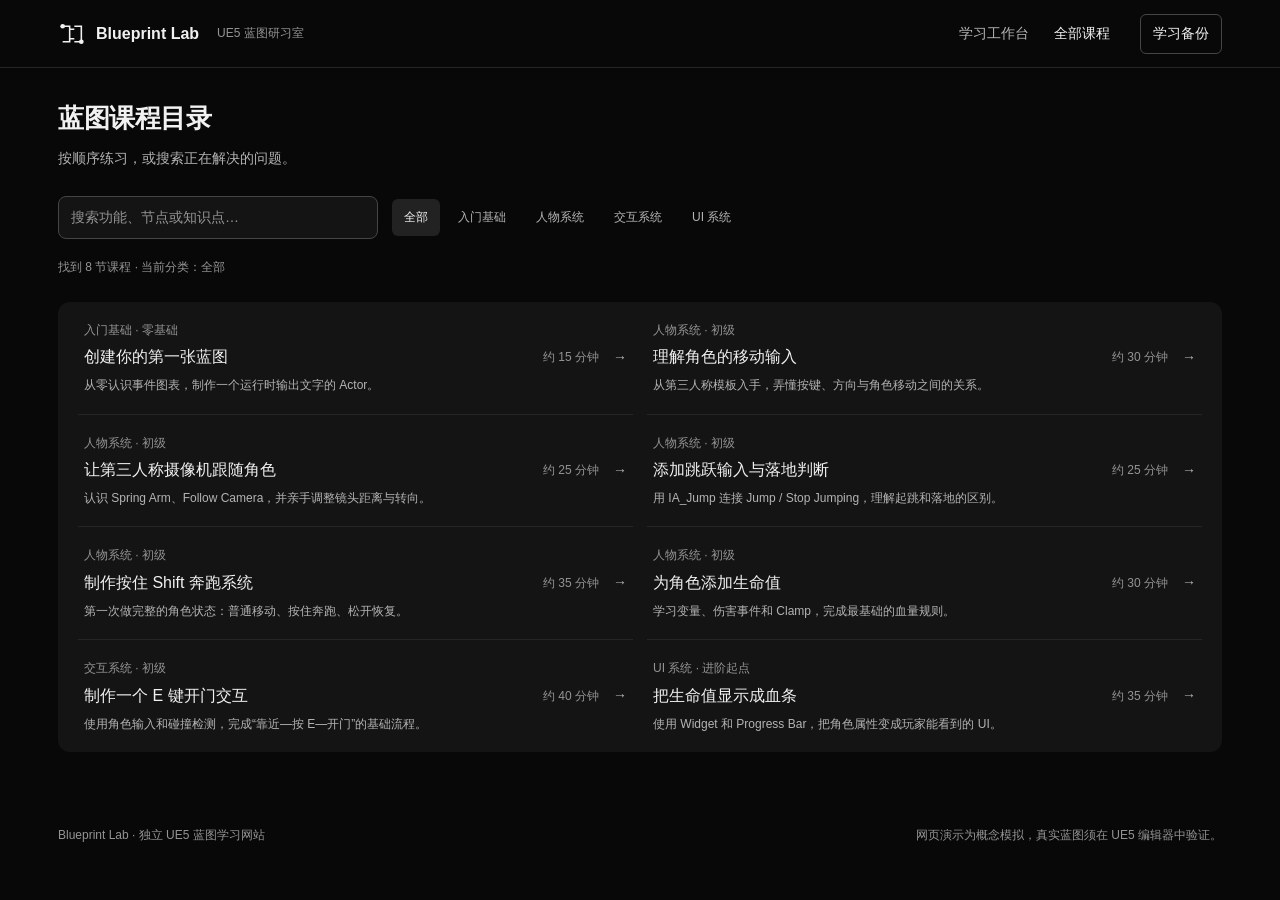
==== commit d3d73590: "Add dynamic Blueprint Lab learning workbench Add step navigation, interactive node explanations and " ====
--- a/courses.html
+++ b/courses.html
@@ -1,5 +1,2 @@
-<!doctype html><html lang="zh-CN"><head><meta charset="utf-8"><meta name="viewport" content="width=device-width,initial-scale=1"><meta name="theme-color" content="#080808"><meta name="description" content="从基础到人物、交互和 UI，选择 UE5 Blueprint Lab 的蓝图课程。"><title>课程目录 — UE5 Blueprint Lab</title><link rel="icon" href="favicon.svg" type="image/svg+xml"><link rel="stylesheet" href="style.css?v=2.2"></head><body data-page="courses">
-<header class="site-header"><nav class="wrap nav" aria-label="主导航"><a class="brand" href="index.html"><svg class="brand-logo" viewBox="0 0 36 36" fill="none" aria-hidden="true"><path d="M6 8h9v20H6M21 8h9v20h-9M15 12h6m-6 12h6" stroke="currentColor" stroke-width="2"/><circle cx="6" cy="8" r="3" fill="currentColor"/><circle cx="30" cy="28" r="3" fill="currentColor"/></svg><span>Blueprint Lab</span><small>UE5 蓝图研习室</small></a><div class="nav-links"><a href="index.html">首页</a><a class="active" href="courses.html">全部课程</a><a href="courses.html?module=人物系统">人物系统</a><a href="courses.html?module=交互系统">交互系统</a></div><a class="nav-mobile" href="index.html">返回首页</a><a class="nav-action" href="courses.html">课程目录 →</a></nav></header>
-<main class="wrap"><div class="page-top"><div class="page-heading"><h1>蓝图课程目录</h1><p>一个系统一个系统地学。选择感兴趣的案例，跟随步骤完成实际操作。</p></div><div class="course-controls"><label for="course-search" style="position:absolute;clip-path:inset(50%);width:1px;height:1px">搜索课程</label><input id="course-search" class="search" type="search" placeholder="搜索功能、课程或知识点…" autocomplete="off"><div class="filters" id="course-filters" aria-label="课程分类"></div></div><div class="count-note" id="course-count"></div></div><div class="course-grid" id="course-results"></div><div style="height:90px"></div></main>
-<footer class="site-footer"><div class="wrap footer-inner"><div><strong>Blueprint Lab</strong> · 按自己的节奏学习</div><div>学习进度仅保存在当前浏览器。</div></div></footer><script src="data.js?v=2" defer></script><script src="app.js?v=2.2" defer></script></body></html>
-
+<!doctype html>
+<html lang="zh-CN"><head><meta charset="utf-8"><meta name="viewport" content="width=device-width,initial-scale=1"><meta name="theme-color" content="#080808"><meta name="description" content="Blueprint Lab：交互式 UE5 蓝图学习工作台。8 节课程、34 个步骤，节点讲解、引脚说明与概念实验。"><title>课程目录 — Blueprint Lab</title><link rel="icon" href="favicon.svg" type="image/svg+xml"><link rel="stylesheet" href="style.css?v=3.0.0"><link rel="stylesheet" href="dynamic.css?v=3.0.0"></head><body data-page="courses"><a class="skip-link" href="#main-content">跳到学习内容</a><header class="site-header"><nav class="wrap nav" aria-label="主导航"><a class="brand" href="index.html"><svg class="brand-logo" viewBox="0 0 36 36" fill="none" aria-hidden="true"><path d="M6 8h9v20H6M21 8h9v20h-9M15 12h6m-6 12h6" stroke="currentColor" stroke-width="2"/><circle cx="6" cy="8" r="3" fill="currentColor"/><circle cx="30" cy="28" r="3" fill="currentColor"/></svg><span>Blueprint Lab</span><small>UE5 蓝图研习室</small></a><div class="nav-links"><a  href="index.html">学习工作台</a><a class="active" aria-current="page" href="courses.html">全部课程</a></div><a class="nav-mobile" href="index.html">学习首页</a><button class="backup-trigger" type="button" data-open-backup>学习备份</button></nav></header><main class="wrap" id="main-content" tabindex="-1"><div class="page-top"><div class="page-heading"><h1>蓝图课程目录</h1><p>按顺序练习，或搜索正在解决的问题。</p></div><div class="course-controls"><label for="course-search" class="sr-only">搜索课程</label><input id="course-search" class="search" type="search" placeholder="搜索功能、节点或知识点…" autocomplete="off"><div class="filters" id="course-filters" aria-label="课程分类"></div></div><div class="count-note" id="course-count" role="status"></div></div><div class="course-grid" id="course-results"></div></main><footer class="site-footer"><div class="wrap footer-inner"><span>Blueprint Lab · 独立 UE5 蓝图学习网站</span><span>网页演示为概念模拟，真实蓝图须在 UE5 编辑器中验证。</span></div></footer><dialog id="backup-dialog" aria-labelledby="backup-title"><div class="dialog-head"><h2 id="backup-title">备份学习记录</h2><button type="button" data-close-backup>关闭</button></div><p>导出步骤勾选、阅读位置与笔记，换设备后可导入。记录只保存在你的浏览器与导出文件中。</p><div class="backup-actions"><button type="button" class="btn btn-primary" id="export-progress">导出备份</button><label class="btn btn-secondary" for="import-progress">选择备份文件</label><input class="sr-only" type="file" id="import-progress" accept=".json,application/json"></div><details class="paste-backup"><summary>也可以粘贴备份内容</summary><label for="backup-json">备份 JSON</label><textarea id="backup-json" rows="4" maxlength="200000" placeholder="粘贴本站导出的完整 JSON 内容"></textarea><button class="btn btn-secondary" type="button" id="restore-pasted">校验并恢复</button></details><p class="backup-help">导入会合并已完成步骤；已有笔记保留，不同内容追加到末尾。</p><p id="backup-feedback" role="status" aria-live="polite"></p></dialog><div id="storage-feedback" class="storage-feedback" role="status" hidden></div><noscript><p class="noscript">请开启 JavaScript 以使用课程、节点讲解与实验台。</p></noscript><script src="data.js?v=3.0.0" defer></script><script src="backup.js?v=3.0.0" defer></script><script src="app.js?v=3.0.0" defer></script></body></html>
--- a/dynamic.css
+++ b/dynamic.css
@@ -0,0 +1,195 @@
+/* True-black flat · seed 1929657558. Same brand palette, with functional motion only.
+   1220 frame - 56 gutters - 224 sidebar - 24 gap = 916px learning canvas. */
+[hidden]{display:none!important}
+.sr-only{position:absolute;width:1px;height:1px;padding:0;margin:-1px;overflow:hidden;clip-path:inset(50%);white-space:nowrap;border:0}
+.skip-link{position:fixed;top:8px;left:16px;transform:translateY(-150%);z-index:100;background:var(--text);color:var(--bg);padding:8px 14px;border-radius:6px}
+.skip-link:focus{transform:none}
+.nav-links{margin-left:auto}
+.backup-trigger,.graph-actions button,.step-pager button,.dialog-head button{background:transparent;color:var(--text);border:1px solid var(--line2);border-radius:6px;padding:7px 12px;min-height:40px}
+.backup-trigger:hover,.graph-actions button:hover,.step-pager button:hover,.dialog-head button:hover{background:var(--panel-2)}
+button:disabled{color:var(--muted);opacity:.6}
+.text-button{background:none;border:0;color:var(--text);padding:0;min-height:40px;text-align:left}
+.home-live{margin:24px 0 32px;background:var(--panel);border-radius:12px;padding:22px}
+.home-live .section-heading{margin-bottom:8px}
+.section-heading h2{font-size:18px}
+.section-heading p{margin:5px 0 0}
+.course-picker,.graph-picker{display:flex;gap:12px;align-items:center;color:var(--muted);font-size:12px}
+select{background:var(--panel-2);color:var(--text);font:inherit;padding:8px 10px;border:1px solid var(--line2);border-radius:6px;min-height:40px;max-width:100%}
+.course-picker select{max-width:260px;font-size:14px}
+.course-directory{margin-bottom:40px}
+.practice-record p{margin-bottom:4px}
+.practice-record .text-button{font-size:12px;margin-top:auto}
+.page-top{padding-top:32px}
+.lesson-layout{grid-template-columns:224px minmax(0,1fr);gap:24px}
+.lesson-sidebar{min-width:0}
+.lesson-head h1{font-size:26px}
+.lesson-head{margin-bottom:20px}
+.lesson-head>p{margin-bottom:12px}
+.lesson-meta{gap:16px}
+.step-workbench{background:var(--panel);border-radius:12px;margin-bottom:20px;overflow:hidden}
+.step-navigation{display:flex;padding:12px;gap:8px;border-bottom:1px solid var(--line);overflow-x:auto}
+.step-navigation button{display:flex;align-items:center;gap:8px;border:0;background:transparent;color:var(--muted);padding:8px 10px;min-height:44px;border-radius:6px;flex:1;min-width:0;font-size:12px;text-align:left;line-height:1.5}
+.step-navigation button>span:first-child{flex:none;display:grid;place-items:center;width:24px;height:24px;border:1px solid var(--line2);border-radius:50%;font-size:12px}
+.step-navigation .step-current{background:var(--panel-2);color:var(--text)}
+.step-navigation .step-done>span:first-child{background:var(--text);color:var(--bg);border-color:var(--text)}
+.active-step{padding:20px 22px}
+.step-counter-label{font-size:12px;color:var(--muted);margin-bottom:6px}
+.active-step h2{font-size:18px;margin-bottom:10px}
+.active-step>p{margin-bottom:10px;max-width:75ch}
+.step-hint{font-size:12px;color:var(--dim)}
+.step-actions{display:flex;justify-content:space-between;gap:12px;align-items:center;margin-top:16px}
+.complete-control{display:flex;gap:10px;align-items:center;min-height:44px;font-size:12px;cursor:pointer}
+.complete-control input{accent-color:var(--accent);width:18px;height:18px;flex:none}
+.step-pager{display:flex;gap:8px;flex:none}
+.step-pager button{font-size:12px}
+.workspace-panel{background:var(--panel);border-radius:12px;overflow:hidden;margin-bottom:24px}
+.workspace-tabs{display:flex;gap:4px;border-bottom:1px solid var(--line);padding:0 14px;overflow-x:auto}
+.workspace-tabs button{min-height:48px;padding:8px 12px;white-space:nowrap;color:var(--muted);font-size:12px;border:0;border-bottom:2px solid transparent;background:none}
+.workspace-tabs button[aria-selected=true]{color:var(--text);border-bottom-color:var(--text)}
+#panel-graph{padding:16px}
+.graph-toolbar{display:flex;align-items:center;justify-content:space-between;gap:12px;margin-bottom:8px}
+.diagram-label{font-size:12px;color:var(--text)}
+.diagram-label span{display:inline-block;color:var(--dim);margin-left:8px}
+.graph-actions{display:flex;gap:6px;flex:none}
+.graph-actions button{font-size:12px;padding:6px 10px;min-height:36px}
+.graph-scroll{overflow:auto;border-radius:8px;background:var(--bg);overscroll-behavior-x:contain}
+.node-stage{position:relative;width:var(--graph-width);height:var(--graph-height);margin:auto}
+.graph-wires{position:absolute;inset:0;width:100%;height:100%;pointer-events:none}
+.wire-group path{fill:none;stroke:var(--dim);stroke-width:1.5;transition:stroke .18s}
+.wire-exec path{stroke:var(--text);stroke-width:2}
+.wire-group text{fill:var(--muted);font:12px var(--font);paint-order:stroke;stroke:var(--bg);stroke-width:5px;stroke-linejoin:round}
+.wire-active path{stroke:var(--accent);stroke-width:3}
+.wire-active text{fill:var(--accent)}
+.graph-node{position:absolute;left:var(--node-x);top:var(--node-y);width:230px;min-height:100px;border-radius:8px;background:var(--panel-2);border:1px solid var(--line2);color:var(--text);text-align:left;padding:12px 14px;display:flex;flex-direction:column;gap:7px;transition:border-color .18s,background .18s}
+.graph-node:hover{border-color:var(--muted)}
+.graph-node.node-selected{border-color:var(--text);background:var(--panel-3)}
+.node-type{font-size:12px;color:var(--muted)}
+.graph-node strong{font-size:14px;font-weight:500;overflow-wrap:anywhere}
+.node-port{font-size:12px;color:var(--dim);display:flex;align-items:center;gap:6px}
+.node-port i{width:6px;height:6px;border-radius:50%;background:var(--dim)}
+.node-selected .node-port i{background:var(--accent)}
+.node-inspector{padding:14px 2px 0;min-height:92px}
+.node-inspector strong{font-size:14px;font-weight:500}
+.node-inspector p{font-size:12px;color:var(--muted);margin:5px 0 0}
+.experiment-heading{display:flex;justify-content:space-between;align-items:center;gap:12px;margin:16px 0 10px;padding-top:16px;border-top:1px solid var(--line)}
+.experiment-heading h2{font-size:16px;margin:0}
+.experiment-heading span{font-size:12px;color:var(--dim)}
+.lab-widget{border:0;padding:16px;background:var(--panel-2);border-radius:8px;margin:0}
+.lab-status{align-items:flex-start;gap:12px;margin-bottom:14px}
+.lab-status strong{font-size:14px;overflow-wrap:anywhere}
+.lab-status>span{font-size:12px;flex:none}
+.lab-controls{flex-wrap:wrap;gap:8px;margin:14px 0}
+.lab-btn{background:transparent;color:var(--text);border:1px solid var(--line2);min-height:44px;padding:8px 14px;border-radius:6px;font-size:14px}
+.lab-btn:hover{background:var(--panel-3)}
+.lab-detail{font-size:12px;min-height:24px;margin:12px 0}
+.lab-disclaimer{font-size:12px;margin:8px 0 0;color:var(--dim)}
+.demo-console{background:var(--bg);border-radius:6px;padding:18px;display:flex;align-items:center;gap:18px;min-height:80px}
+.demo-console>span:first-child{color:var(--dim);font-size:12px}
+.demo-console strong{font:14px Consolas,monospace;color:var(--text)}
+.console-caret{color:var(--accent)}
+.demo-avatar{display:block;width:40px;height:64px;color:var(--text);transition:transform .35s cubic-bezier(.2,.8,.2,1)}
+.demo-avatar svg{width:100%;height:100%}
+.scene-caption{position:absolute;bottom:7px;left:12px;right:12px;color:var(--dim);font-size:12px;text-align:center}
+.movement-layout{display:grid;grid-template-columns:minmax(180px,1fr) 210px;gap:16px;align-items:center}
+.move-preview{height:160px;position:relative;background:var(--bg);border-radius:6px;display:grid;place-items:center}
+.heading-arrow{position:absolute;top:18px;right:25px;color:var(--accent);font-size:26px;line-height:1;transition:transform .22s}
+.lab-pad{display:grid;grid-template-columns:repeat(3,1fr);gap:6px;max-width:none}
+.lab-pad button{padding:6px;min-height:44px;font-size:12px}
+.range-label{display:flex;justify-content:space-between;gap:12px;color:var(--muted);font-size:12px;margin:12px 0 8px}
+input[type=range]{width:100%;accent-color:var(--accent);min-height:32px}
+.camera-demo,.jump-demo,.door-demo{background:var(--bg);height:150px;border-radius:6px;position:relative;overflow:hidden}
+.camera-demo{--arm:119px}
+.camera-demo .demo-avatar{position:absolute;left:30px;top:40px}
+.camera-link{position:absolute;left:75px;top:72px;width:var(--arm);height:1px;background:var(--accent)}
+.demo-camera{width:32px;height:24px;position:absolute;left:calc(75px + var(--arm));top:60px;color:var(--text)}
+.jump-demo .demo-avatar{position:absolute;left:calc(50% - 20px);bottom:27px}
+.ground-line{position:absolute;left:16px;right:16px;bottom:27px;height:1px;background:var(--line2)}
+.jump-demo.is-jumping .demo-avatar{transform:translateY(-48px)}
+.speed-gauge{padding:16px;background:var(--bg);border-radius:6px}
+.speed-gauge>span,.speed-scale{font-size:12px;color:var(--muted)}
+.speed-track{height:8px;background:var(--panel-3);margin:16px 0 8px;overflow:hidden}
+.speed-track i{display:block;width:100%;height:100%;background:var(--accent);transform-origin:left;transition:transform .25s}
+.speed-scale{display:flex;justify-content:space-between}
+.health-preview{padding:16px;background:var(--bg);border-radius:6px}
+.health-preview .lab-meter{height:12px;margin-bottom:12px;background:var(--panel-3);border-radius:2px}
+.health-preview .lab-meter>div{width:100%;height:100%;background:var(--accent);transform-origin:left;transition:transform .3s}
+#health-math{font-size:12px;color:var(--muted)}
+.hp-inputs{display:grid;grid-template-columns:1fr 1fr;gap:16px;margin-top:14px}
+.hp-inputs label{font-size:12px;color:var(--muted);display:flex;flex-direction:column;gap:6px;min-width:0}
+.hp-inputs input{width:100%;min-height:44px;border-radius:6px;border:1px solid var(--line2);background:var(--bg);color:var(--text);padding:8px;font-size:16px}
+.door-demo .demo-avatar{position:absolute;left:36px;top:32px}
+.door-demo.is-near .demo-avatar{transform:translateX(90px)}
+.interaction-zone{position:absolute;left:130px;top:24px;width:120px;height:84px;border:1px solid var(--line2);border-radius:6px}
+.door-hinge{position:absolute;top:96px;left:220px;width:7px;height:7px;border-radius:50%;background:var(--accent)}
+.door-leaf{position:absolute;bottom:2px;left:2px;width:7px;height:70px;background:var(--muted);transform-origin:bottom center;transition:transform .4s}
+.door-demo.is-open .door-leaf{transform:rotate(90deg)}
+.material-content{padding:22px}
+.material-content h2{font-size:18px}
+.material-content h3{font-size:16px;margin:22px 0 10px}
+.material-content li{margin:8px 0;color:var(--muted);overflow-wrap:anywhere}
+.material-focus{font-size:12px}
+.material-focus button{border:0;background:none;color:var(--text);min-height:36px;text-decoration:underline;text-underline-offset:4px}
+.material-notice{background:var(--panel-2);padding:12px;border-radius:6px;font-size:12px}
+.graph-picker{flex-direction:column;align-items:flex-start;margin:20px 0 10px;gap:6px}
+.graph-picker select{width:100%;font-size:14px}
+.graph-location{font-size:12px}
+.node-order{padding-left:22px;font-size:12px}
+.pin-list{margin:16px 0}
+.pin-row{display:grid;grid-template-columns:54px minmax(0,1fr);gap:12px;padding:14px 0;border-bottom:1px solid var(--line)}
+.pin-row>div{min-width:0;overflow-wrap:anywhere}
+.pin-kind{font-size:12px;color:var(--dim)}
+.pin-row strong{font-size:14px;font-weight:400}
+.pin-arrow{display:inline-block;margin:0 10px;color:var(--accent)}
+.pin-row p{font-size:12px;margin:6px 0 0}
+.parameter-entry{padding:12px 0;border-bottom:1px solid var(--line)}
+.parameter-entry>span{display:block;font-size:12px;color:var(--dim);margin-top:5px}
+.parameter-entry p{font-size:12px;margin:5px 0 0}
+.material-content details,.lesson-reference details{border-top:1px solid var(--line);padding:14px 0}
+summary{cursor:pointer;min-height:36px}
+.capture-task summary{display:flex;justify-content:space-between;align-items:center;gap:12px;list-style:none}
+.capture-task summary:before{content:'+';color:var(--muted);flex:none}
+.capture-task[open] summary:before{content:'−'}
+.capture-task summary>span:first-child{margin-right:auto}
+.pending-label{font-size:12px;color:var(--muted);white-space:nowrap;flex:none}
+.capture-task code{overflow-wrap:anywhere;font-size:12px}
+.lesson-reference{margin:20px 0}
+.lesson-reference details[open]>p{margin:12px 0}
+.table-scroll{overflow:auto;max-width:100%}
+.notes-block{margin:24px 0}
+.notes-block .section-heading{margin-bottom:10px}
+.notes-block .section-heading h2{font-size:16px;margin:0}
+#notes-status{font-size:12px;color:var(--dim)}
+#lesson-notes{display:block;width:100%;resize:vertical;min-height:100px;background:var(--panel);color:var(--text);border:1px solid var(--line2);border-radius:8px;padding:14px;font:14px/1.7 var(--font)}
+#lesson-notes::placeholder{color:var(--dim)}
+.completion h2{font-size:16px;margin-bottom:8px}
+.quiz-option{min-height:44px}
+dialog{color:var(--text);background:var(--panel);border:1px solid var(--line2);border-radius:12px;padding:24px;max-width:560px;width:calc(100% - 32px)}
+dialog::backdrop{background:rgba(0,0,0,.72)}
+.dialog-head{display:flex;align-items:center;justify-content:space-between;gap:20px;margin-bottom:16px}
+.dialog-head h2{font-size:20px;margin:0}
+.backup-actions{display:flex;flex-wrap:wrap;gap:12px;margin:20px 0}
+.backup-actions .btn{min-height:44px;cursor:pointer}
+.backup-help,#backup-feedback{font-size:12px}
+.paste-backup{margin-top:16px;padding-top:12px;border-top:1px solid var(--line)}
+.paste-backup label{display:block;margin:8px 0;font-size:12px;color:var(--muted)}
+.paste-backup textarea{width:100%;resize:vertical;min-height:100px;background:var(--bg);color:var(--text);border:1px solid var(--line2);border-radius:6px;padding:10px;font:14px/1.6 var(--font)}
+.paste-backup textarea::placeholder{color:var(--dim)}
+.paste-backup .btn{margin-top:10px;min-height:44px}
+.storage-feedback{position:fixed;left:16px;bottom:16px;right:16px;max-width:600px;background:var(--panel-2);border:1px solid var(--line2);border-radius:8px;padding:12px;z-index:90;font-size:12px}
+#course-results{margin-bottom:48px}
+@media(min-width:961px){.home-live .node-stage{zoom:.9}.home-live .graph-scroll{max-height:360px}.lesson-sidebar{top:90px}}
+@media(max-width:960px){.lesson-layout{grid-template-columns:1fr}.lesson-sidebar{position:static}.step-navigation button>span:last-child{display:none}.step-navigation button{justify-content:center}.home-live{padding:16px}.brand small{display:none}.nav-links{gap:20px}.course-picker{align-items:flex-start;flex-direction:column;gap:4px}.graph-scroll{max-height:360px}}
+@media(max-width:600px){.nav{gap:12px}.brand{font-size:14px;gap:7px}.brand-logo{width:24px;height:24px}.backup-trigger{margin-left:auto;font-size:12px;min-height:44px;padding:6px 9px}.nav-mobile{margin-left:auto;font-size:12px}.nav-links{display:none}.wrap{padding-left:16px;padding-right:16px}.workspace-title h1,.lesson-head h1{font-size:22px}.workspace-title{align-items:flex-start}.workspace-title .text-link{display:none}.home-continue{grid-template-columns:1fr}.focus-lesson,.practice-record{padding:18px}.practice-record{display:grid;grid-template-columns:1fr 1fr;column-gap:18px}.practice-record h2{grid-column:1/-1;margin-bottom:8px}.practice-record progress{grid-column:1/-1;margin:14px 0}.practice-record p{margin:0}.practice-record .text-button{align-self:end}.home-live .section-heading{display:block}.course-picker{margin-top:12px}.course-picker select{width:100%;max-width:none}.home-live{padding:16px}.graph-toolbar{align-items:flex-start;flex-wrap:wrap}.graph-actions{gap:6px;width:100%}.graph-actions button{min-height:44px;flex:1}.graph-scroll,.home-live .graph-scroll{overflow:visible;max-height:none;background:none}.node-stage,.home-live .node-stage{position:static;width:100%;height:auto;display:flex;flex-direction:column;gap:12px;margin:12px 0;zoom:1}.graph-wires{display:none}.graph-node{position:static;min-height:72px;width:100%;padding:10px 12px;gap:4px}.graph-node .node-type{font-size:12px}.graph-node strong{font-size:14px}.graph-node .node-port{display:none}.node-inspector{min-height:96px}.step-actions{align-items:stretch;flex-direction:column;gap:8px}.step-pager{justify-content:space-between}.step-pager button{min-height:44px}.active-step{padding:16px}.active-step>p{font-size:14px}.step-hint{font-size:12px!important}.workspace-tabs{padding:0 8px}.workspace-tabs button{padding:8px 10px}.experiment-heading{display:block}.experiment-heading span{display:block;margin-top:6px}.lab-status{display:flex;flex-direction:column;gap:5px}.lab-widget{padding:12px}.movement-layout{grid-template-columns:1fr}.move-preview{height:130px}.lab-pad{width:100%;max-width:260px;margin:auto}.lab-controls .lab-btn{flex:1;min-width:120px}.material-content{padding:16px}.pin-row{grid-template-columns:40px minmax(0,1fr);gap:8px}.pin-arrow{display:block;margin:4px 0}.material-content details{font-size:14px}.notes-block .section-heading{align-items:flex-start}.dialog-head h2{font-size:18px}#lesson-notes{font-size:16px}.camera-demo{max-width:100%}.footer-inner{gap:12px;align-items:flex-start}.hp-inputs{gap:12px}.demo-console{flex-wrap:wrap;gap:8px}.diagram-label span{margin-left:5px}}
+@media(prefers-reduced-motion:reduce){html{scroll-behavior:auto}*,*:before,*:after{animation:none!important;transition:none!important;scroll-behavior:auto!important}}
+.focus-lesson{display:flex;flex-direction:column}
+.focus-bottom{margin-top:auto;padding-top:12px}
+.practice-record{padding:20px}
+.practice-record h2{margin-bottom:8px}
+.practice-record progress{margin:12px 0}
+.practice-record p{margin:4px 0;font-size:12px;line-height:1.6}
+.practice-record .text-button{min-height:32px;margin-top:8px}
+.lesson-head{padding-bottom:16px}
+.lesson-meta{margin-top:12px}
+.crumbs{margin-bottom:14px}
+@media(max-width:600px){.practice-record{display:flex;padding:18px}.practice-record .record-value{margin:4px 0}.practice-record .record-value small{display:block;margin:2px 0 0}.practice-record .text-button{align-self:flex-start}.practice-record p{display:block}.focus-bottom{margin-top:8px}}
+@media(max-width:600px){.search,select,.paste-backup textarea{font-size:16px}}
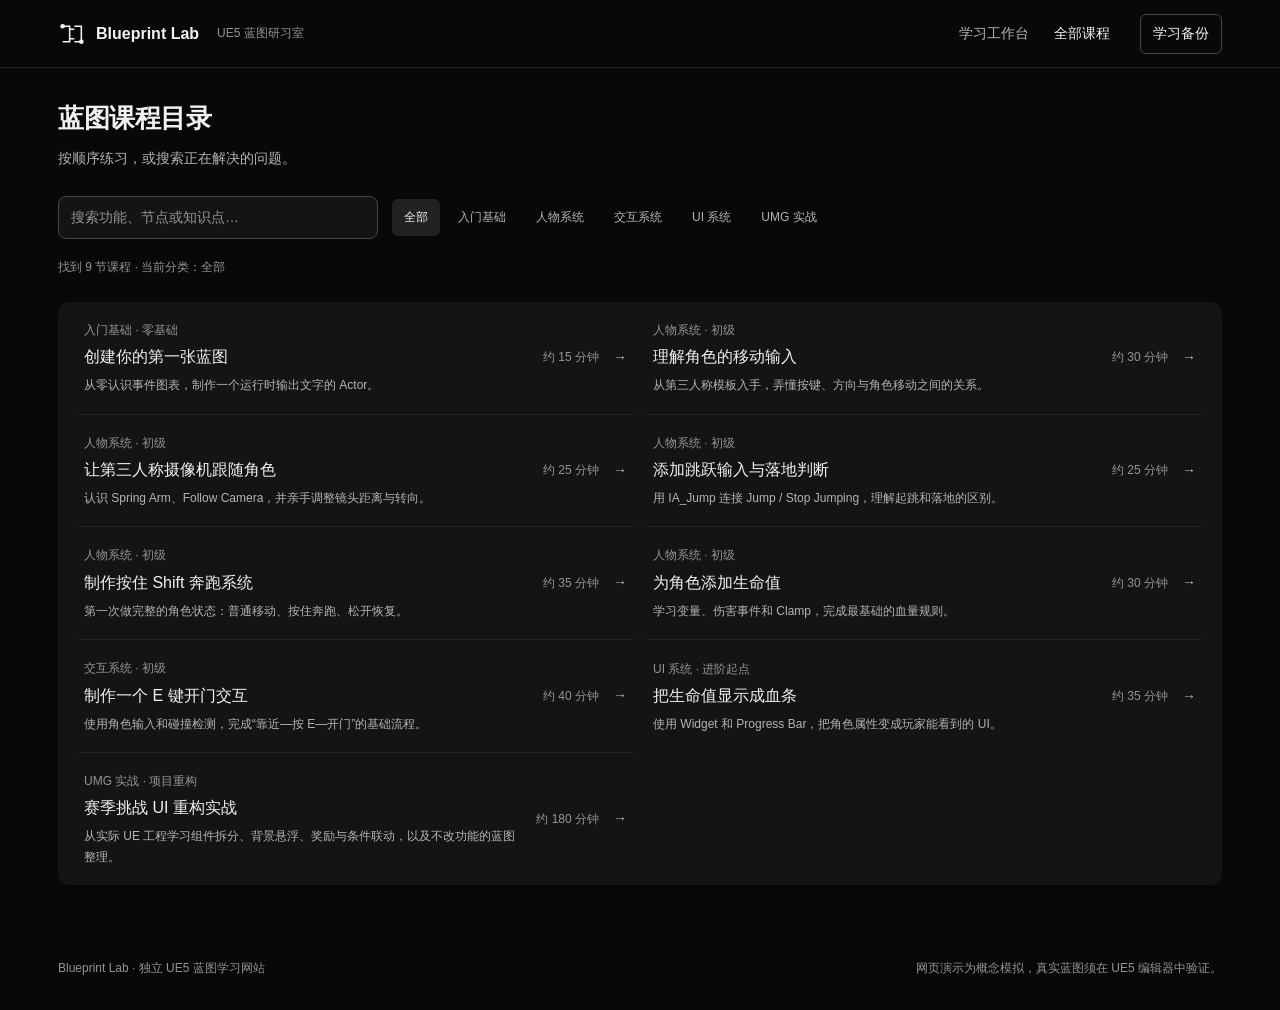
==== commit 0f6c89af: "Add season challenge UI refactoring course and UE project downloads" ====
--- a/courses.html
+++ b/courses.html
@@ -1,2 +1,2 @@
 <!doctype html>
-<html lang="zh-CN"><head><meta charset="utf-8"><meta name="viewport" content="width=device-width,initial-scale=1"><meta name="theme-color" content="#080808"><meta name="description" content="Blueprint Lab：交互式 UE5 蓝图学习工作台。8 节课程、34 个步骤，节点讲解、引脚说明与概念实验。"><title>课程目录 — Blueprint Lab</title><link rel="icon" href="favicon.svg" type="image/svg+xml"><link rel="stylesheet" href="style.css?v=3.0.0"><link rel="stylesheet" href="dynamic.css?v=3.0.0"></head><body data-page="courses"><a class="skip-link" href="#main-content">跳到学习内容</a><header class="site-header"><nav class="wrap nav" aria-label="主导航"><a class="brand" href="index.html"><svg class="brand-logo" viewBox="0 0 36 36" fill="none" aria-hidden="true"><path d="M6 8h9v20H6M21 8h9v20h-9M15 12h6m-6 12h6" stroke="currentColor" stroke-width="2"/><circle cx="6" cy="8" r="3" fill="currentColor"/><circle cx="30" cy="28" r="3" fill="currentColor"/></svg><span>Blueprint Lab</span><small>UE5 蓝图研习室</small></a><div class="nav-links"><a  href="index.html">学习工作台</a><a class="active" aria-current="page" href="courses.html">全部课程</a></div><a class="nav-mobile" href="index.html">学习首页</a><button class="backup-trigger" type="button" data-open-backup>学习备份</button></nav></header><main class="wrap" id="main-content" tabindex="-1"><div class="page-top"><div class="page-heading"><h1>蓝图课程目录</h1><p>按顺序练习，或搜索正在解决的问题。</p></div><div class="course-controls"><label for="course-search" class="sr-only">搜索课程</label><input id="course-search" class="search" type="search" placeholder="搜索功能、节点或知识点…" autocomplete="off"><div class="filters" id="course-filters" aria-label="课程分类"></div></div><div class="count-note" id="course-count" role="status"></div></div><div class="course-grid" id="course-results"></div></main><footer class="site-footer"><div class="wrap footer-inner"><span>Blueprint Lab · 独立 UE5 蓝图学习网站</span><span>网页演示为概念模拟，真实蓝图须在 UE5 编辑器中验证。</span></div></footer><dialog id="backup-dialog" aria-labelledby="backup-title"><div class="dialog-head"><h2 id="backup-title">备份学习记录</h2><button type="button" data-close-backup>关闭</button></div><p>导出步骤勾选、阅读位置与笔记，换设备后可导入。记录只保存在你的浏览器与导出文件中。</p><div class="backup-actions"><button type="button" class="btn btn-primary" id="export-progress">导出备份</button><label class="btn btn-secondary" for="import-progress">选择备份文件</label><input class="sr-only" type="file" id="import-progress" accept=".json,application/json"></div><details class="paste-backup"><summary>也可以粘贴备份内容</summary><label for="backup-json">备份 JSON</label><textarea id="backup-json" rows="4" maxlength="200000" placeholder="粘贴本站导出的完整 JSON 内容"></textarea><button class="btn btn-secondary" type="button" id="restore-pasted">校验并恢复</button></details><p class="backup-help">导入会合并已完成步骤；已有笔记保留，不同内容追加到末尾。</p><p id="backup-feedback" role="status" aria-live="polite"></p></dialog><div id="storage-feedback" class="storage-feedback" role="status" hidden></div><noscript><p class="noscript">请开启 JavaScript 以使用课程、节点讲解与实验台。</p></noscript><script src="data.js?v=3.0.0" defer></script><script src="backup.js?v=3.0.0" defer></script><script src="app.js?v=3.0.0" defer></script></body></html>+<html lang="zh-CN"><head><meta charset="utf-8"><meta name="viewport" content="width=device-width,initial-scale=1"><meta name="theme-color" content="#080808"><meta name="description" content="Blueprint Lab：交互式 UE5 蓝图学习工作台。9 节课程、42 个步骤，节点讲解、引脚说明与概念实验。"><title>课程目录 — Blueprint Lab</title><link rel="icon" href="favicon.svg" type="image/svg+xml"><link rel="stylesheet" href="style.css?v=3.0.0"><link rel="stylesheet" href="dynamic.css?v=3.0.0"><link rel="stylesheet" href="season.css?v=3.1.0"></head><body data-page="courses"><a class="skip-link" href="#main-content">跳到学习内容</a><header class="site-header"><nav class="wrap nav" aria-label="主导航"><a class="brand" href="index.html"><svg class="brand-logo" viewBox="0 0 36 36" fill="none" aria-hidden="true"><path d="M6 8h9v20H6M21 8h9v20h-9M15 12h6m-6 12h6" stroke="currentColor" stroke-width="2"/><circle cx="6" cy="8" r="3" fill="currentColor"/><circle cx="30" cy="28" r="3" fill="currentColor"/></svg><span>Blueprint Lab</span><small>UE5 蓝图研习室</small></a><div class="nav-links"><a  href="index.html">学习工作台</a><a class="active" aria-current="page" href="courses.html">全部课程</a></div><a class="nav-mobile" href="index.html">学习首页</a><button class="backup-trigger" type="button" data-open-backup>学习备份</button></nav></header><main class="wrap" id="main-content" tabindex="-1"><div class="page-top"><div class="page-heading"><h1>蓝图课程目录</h1><p>按顺序练习，或搜索正在解决的问题。</p></div><div class="course-controls"><label for="course-search" class="sr-only">搜索课程</label><input id="course-search" class="search" type="search" placeholder="搜索功能、节点或知识点…" autocomplete="off"><div class="filters" id="course-filters" aria-label="课程分类"></div></div><div class="count-note" id="course-count" role="status"></div></div><div class="course-grid" id="course-results"></div></main><footer class="site-footer"><div class="wrap footer-inner"><span>Blueprint Lab · 独立 UE5 蓝图学习网站</span><span>网页演示为概念模拟，真实蓝图须在 UE5 编辑器中验证。</span></div></footer><dialog id="backup-dialog" aria-labelledby="backup-title"><div class="dialog-head"><h2 id="backup-title">备份学习记录</h2><button type="button" data-close-backup>关闭</button></div><p>导出步骤勾选、阅读位置与笔记，换设备后可导入。记录只保存在你的浏览器与导出文件中。</p><div class="backup-actions"><button type="button" class="btn btn-primary" id="export-progress">导出备份</button><label class="btn btn-secondary" for="import-progress">选择备份文件</label><input class="sr-only" type="file" id="import-progress" accept=".json,application/json"></div><details class="paste-backup"><summary>也可以粘贴备份内容</summary><label for="backup-json">备份 JSON</label><textarea id="backup-json" rows="4" maxlength="200000" placeholder="粘贴本站导出的完整 JSON 内容"></textarea><button class="btn btn-secondary" type="button" id="restore-pasted">校验并恢复</button></details><p class="backup-help">导入会合并已完成步骤；已有笔记保留，不同内容追加到末尾。</p><p id="backup-feedback" role="status" aria-live="polite"></p></dialog><div id="storage-feedback" class="storage-feedback" role="status" hidden></div><noscript><p class="noscript">请开启 JavaScript 以使用课程、节点讲解与实验台。</p></noscript><script src="data.js?v=3.0.0" defer></script><script src="season-data.js?v=3.1.0" defer></script><script src="backup.js?v=3.0.0" defer></script><script src="app.js?v=3.0.0" defer></script><script src="season-project.js?v=3.1.0" defer></script></body></html>
--- a/season.css
+++ b/season.css
@@ -0,0 +1,6 @@
+.season-project,.season-home,.season-panel{--ink:var(--text);--paper:var(--bg);--white:var(--panel);--control:var(--line2);--faint:var(--dim)}
+.season-panel{background:var(--panel);border:1px solid var(--line);border-radius:8px;padding:24px;margin:24px 0}.season-panel h2{font-size:20px}.season-panel .small-label,.season-home .small-label{font-size:11px;color:var(--dim)}.season-table{width:100%;border-collapse:collapse;font-size:13px}.season-table th,.season-table td{padding:12px;border-bottom:1px solid var(--line);text-align:left;vertical-align:top}.season-table-wrap{overflow:auto}.season-micro{margin-top:22px;padding-top:20px;border-top:1px solid var(--line)}.season-micro ol{padding-left:24px}.season-micro li{padding:8px 0;color:var(--muted)}.season-micro li strong{color:var(--text);font-weight:500;display:block}.season-micro small{display:block;margin-top:5px}.season-pins{margin-top:20px}.season-pin-card{padding:16px 0;border-top:1px solid var(--line)}.season-pin-card code{color:var(--accent);overflow-wrap:anywhere}.season-pin-card dt{color:var(--dim);font-size:12px}.season-pin-card dd{margin:4px 0 12px;overflow-wrap:anywhere}.season-project .btn{display:inline-flex;align-items:center;justify-content:center;gap:7px}.season-project .secondary{background:transparent;border:1px solid var(--line2);color:var(--text);padding:8px 12px;border-radius:6px;min-height:40px}.season-project button:disabled{opacity:.45}.season-project mark{background:transparent;color:#e2c67a}.season-course-title{font-size:20px;margin:8px 0}.season-project p{overflow-wrap:anywhere}@media(max-width:640px){.season-panel{padding:18px 14px}.season-section-heading{align-items:flex-start;flex-direction:column}.season-table th,.season-table td{padding:8px;min-width:115px}}
+/* Bounded additions, inherit the site's existing light/dark tokens. */
+.season-section-heading{display:flex;align-items:center;justify-content:space-between;gap:16px}.season-section-heading h2{margin:6px 0}.season-metrics{display:grid;grid-template-columns:repeat(4,minmax(0,1fr));border-block:1px solid var(--line);margin:24px 0;gap:18px;padding:20px 0}.season-metrics>div{display:grid;gap:5px;min-width:0}.season-metrics strong{font-size:22px;font-weight:600;font-variant-numeric:tabular-nums;letter-spacing:-.5px}.season-metrics span{font-size:12px;color:var(--muted)}.season-gallery{margin:0}.season-gallery-controls{display:flex;gap:7px;flex-wrap:wrap;margin:0 0 12px}.season-gallery-controls button[aria-pressed=true]{border-color:var(--accent);background:var(--selected);color:var(--ink)}.season-gallery-image{display:flex;aspect-ratio:16/9;width:100%;overflow:hidden;background:#11181f;border:1px solid var(--control);border-radius:5px;align-items:center;justify-content:center}.season-gallery-image img{display:block;width:100%;height:100%;object-fit:contain}.season-gallery figcaption{display:flex;flex-wrap:wrap;gap:5px 16px;padding:12px 0;color:var(--muted);font-size:12px}.season-gallery figcaption strong{color:var(--ink);font-weight:500}.season-downloads{border-top:1px solid var(--line);margin-top:18px;padding-top:22px}.season-downloads h3{margin:0}.season-downloads p{color:var(--muted)}.season-download-actions{display:flex;flex-wrap:wrap;gap:10px;margin:16px 0}.season-downloads details{font-size:13px;margin-top:16px}.season-downloads ol{padding-left:22px;line-height:2}.season-progress-label{color:var(--faint);font-size:12px;margin:20px 0 0}.season-paging{background:var(--paper);border:1px solid var(--line);border-radius:7px;padding:20px;margin-top:18px}.season-paging-heading{display:flex;justify-content:space-between;gap:20px;align-items:center}.season-paging-heading h3{font-size:20px;margin:5px 0}.season-paging-heading>span{font-size:12px;color:var(--muted);white-space:nowrap}.season-reward-name{font-size:17px;margin:15px 0;color:var(--ink)}.season-paging-actions{display:flex;justify-content:space-between;align-items:center;gap:12px;margin:18px 0}.season-dots{display:flex;gap:7px}.season-dots span{width:10px;height:10px;border:1px solid var(--faint)}.season-dots .active{background:var(--ink);border-color:var(--ink)}.season-conditions{padding:18px 0 8px;border-top:1px solid var(--control);min-height:162px}.season-conditions ul{padding-left:20px}.season-conditions li{padding:5px 0;color:var(--muted)}.season-paging>a{font-size:12px}.season-paging>.small-text{margin-bottom:0;font-size:12px;color:var(--faint)}.season-evidence details{padding:14px 0}.season-evidence li{margin:9px 0}.season-home{display:flex;align-items:center;gap:22px;border:1px solid var(--line);background:var(--white);border-radius:8px;overflow:hidden;margin:24px 0 32px;padding:14px;color:var(--ink)}.season-home>img{width:180px;height:102px;object-fit:cover;border-radius:4px}.season-home>div{display:grid;gap:6px;min-width:0}.season-home strong{font-size:18px;font-weight:600}.season-home>div>span:last-child{font-size:13px;color:var(--muted)}.season-home-arrow{margin-left:auto;padding:0 15px;font-size:24px}.season-home:hover{border-color:var(--control)}body .case-card .season-cover{padding:0}body .case-card .season-cover img{width:100%;height:100%;object-fit:cover}body .case-card .season-cover .cover-caption{background:#111d;color:#fff;bottom:0;left:0;padding:4px 9px;width:100%;font-size:10px;position:absolute}
+@media(max-width:900px){.season-metrics{grid-template-columns:repeat(2,minmax(0,1fr))}.season-home>img{width:135px;height:90px}.season-home-arrow{display:none}}
+@media(max-width:640px){.season-section-heading{align-items:flex-start;flex-direction:column;gap:8px}.season-metrics{gap:18px 12px}.season-metrics strong{font-size:20px}.season-gallery-controls{gap:5px}.season-gallery-controls button{min-height:40px;padding:6px 10px;font-size:12px}.season-paging{padding:15px}.season-paging-actions button{padding:8px;font-size:12px;min-height:44px}.season-paging-heading{gap:10px}.season-paging-heading .small-label{font-size:10px}.season-conditions{min-height:196px}.season-home{gap:13px;margin:20px 0 25px;padding:12px}.season-home>img{width:92px;height:88px}.season-home strong{font-size:16px}.season-home>div>span:last-child{font-size:12px}.season-download-actions .button{width:100%;justify-content:center;min-height:44px}.season-downloads code{overflow-wrap:anywhere}}
